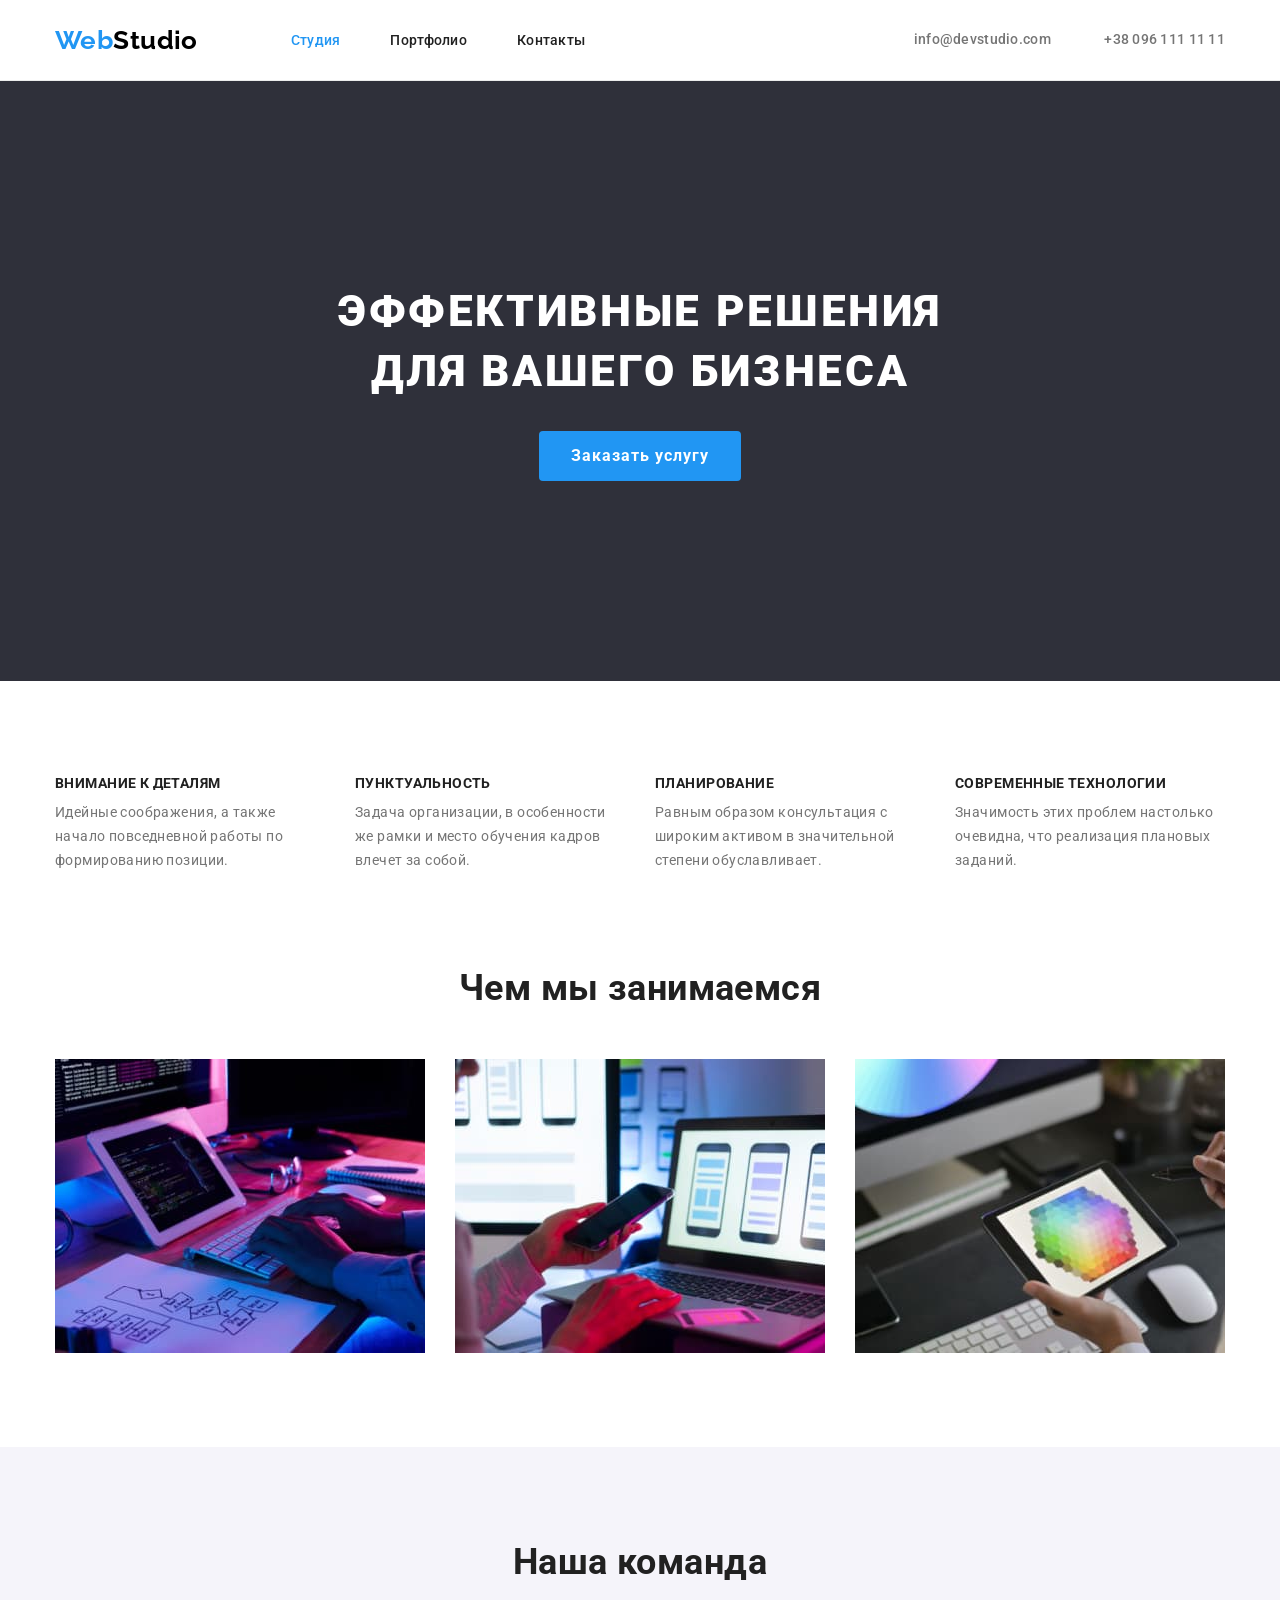
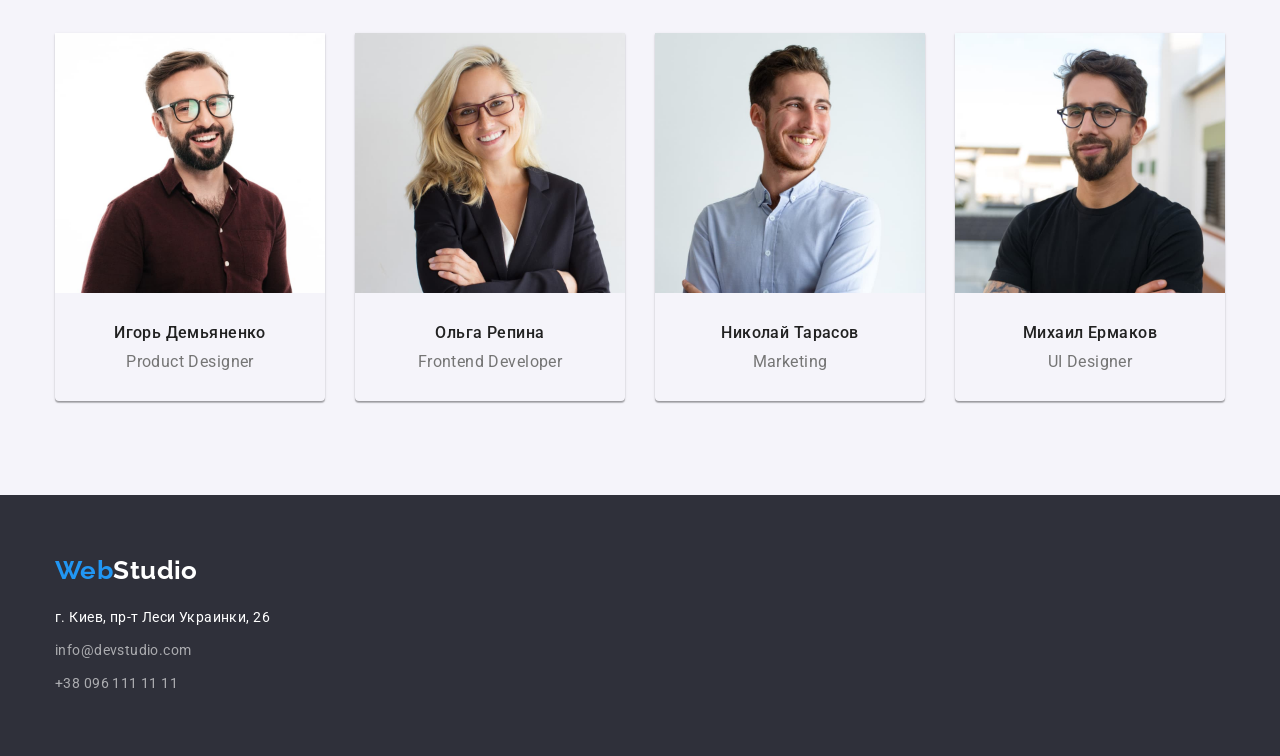
==== index.html @ cef124ff "Add files from HW3" ====
<!DOCTYPE html>
<html lang="ru">
  <head>
    <meta charset="UTF-8" />
    <meta http-equiv="X-UA-Compatible" content="IE=edge" />
    <meta name="viewport" content="width=device-width, initial-scale=1.0" />
    <title>WebStudio</title>
    <link rel="preconnect" href="https://fonts.googleapis.com" />
    <link rel="preconnect" href="https://fonts.gstatic.com" crossorigin />
    <link href="https://fonts.googleapis.com/css2?family=Roboto:wght@400;500;700;900&display=swap" rel="stylesheet" />
    <link
      rel="stylesheet"
      href="https://cdnjs.cloudflare.com/ajax/libs/modern-normalize/1.1.0/modern-normalize.min.css"
      integrity="sha512-wpPYUAdjBVSE4KJnH1VR1HeZfpl1ub8YT/NKx4PuQ5NmX2tKuGu6U/JRp5y+Y8XG2tV+wKQpNHVUX03MfMFn9Q=="
      crossorigin="anonymous"
      referrerpolicy="no-referrer"
    />
    <link rel="stylesheet" href="./css/styles.css" />
  </head>
  <body>
    <header class="header">
      <div class="container header-container">
        <nav class="nav">
          <a href="./index.html" class="logo"> <span class="logo-accent">Web</span>Studio </a>

          <ul class="list menu-list">
            <li class="menu-list-item"><a href="" class="link menu-list-link current">Студия</a></li>
            <li class="menu-list-item"><a href="./portfolio.html" class="link menu-list-link">Портфолио</a></li>
            <li class="menu-list-item"><a href="" class="link menu-list-link">Контакты</a></li>
          </ul>
        </nav>

        <div class="auth">
          <a href="mailto:info@devstudio.com" class="link auth-link">info@devstudio.com</a>
          <a href="tel:+380961111111" class="link auth-link">+38 096 111 11 11</a>
        </div>
      </div>
    </header>

    <main>
      <section class="hero">
        <div class="container">
          <div class="hero-content">
            <h1 class="hero-title">Эффективные решения для вашего бизнеса</h1>
            <button type="button" class="btn btn-hero">Заказать услугу</button>
          </div>
        </div>
      </section>

      <section class="section">
        <div class="container">
          <h2 class="section-title vusually-hidden">Наши преимущества</h2>

          <ul class="list advantages-list">
            <li class="advantages-list-item">
              <h3 class="advantages-list-title">Внимание к деталям</h3>
              <p>Идейные соображения, а также начало повседневной работы по формированию позиции.</p>
            </li>
            <li class="advantages-list-item">
              <h3 class="advantages-list-title">Пунктуальность</h3>
              <p>Задача организации, в особенности же рамки и место обучения кадров влечет за собой.</p>
            </li>
            <li class="advantages-list-item">
              <h3 class="advantages-list-title">Планирование</h3>
              <p>Равным образом консультация с широким активом в значительной степени обуславливает.</p>
            </li>
            <li class="advantages-list-item">
              <h3 class="advantages-list-title">Современные технологии</h3>
              <p>Значимость этих проблем настолько очевидна, что реализация плановых заданий.</p>
            </li>
          </ul>
        </div>
      </section>

      <section class="section no-top-padding">
        <div class="container">
          <h2 class="section-title">Чем мы занимаемся</h2>

          <ul class="list features-list">
            <li class="features-list-item">
              <img src="./img/about/img1.jpg" alt="Десктопные приложения" width="370" height="294" />
            </li>
            <li class="features-list-item">
              <img src="./img/about/img2.jpg" alt="Мобильные приложения" width="370" height="294" />
            </li>
            <li class="features-list-item">
              <img src="./img/about/img3.jpg" alt="Дизайнерские решения" width="370" height="294" />
            </li>
          </ul>
        </div>
      </section>

      <section class="section team-section">
        <div class="container">
          <h2 class="section-title">Наша команда</h2>

          <ul class="list team-list">
            <li class="team-list-item">
              <img src="./img/team/img1.jpg" alt="Игорь Демьяненко" width="270" height="260" />
              <div class="team-list-info">
                <h3 class="team-list-title">Игорь Демьяненко</h3>
                <p lang="en" class="team-list-position">Product Designer</p>
              </div>
            </li>
            <li class="team-list-item">
              <img src="./img/team/img2.jpg" alt="Ольга Репина" width="270" height="260" />
              <div class="team-list-info">
                <h3 class="team-list-title">Ольга Репина</h3>
                <p lang="en" class="team-list-position">Frontend Developer</p>
              </div>
            </li>
            <li class="team-list-item">
              <img src="./img/team/img3.jpg" alt="Николай Тарасов" width="270" height="260" />
              <div class="team-list-info">
                <h3 class="team-list-title">Николай Тарасов</h3>
                <p lang="en" class="team-list-position">Marketing</p>
              </div>
            </li>
            <li class="team-list-item">
              <img src="./img/team/img4.jpg" alt="Михаил Ермаков" width="270" height="260" />
              <div class="team-list-info">
                <h3 class="team-list-title">Михаил Ермаков</h3>
                <p lang="en" class="team-list-position">UI Designer</p>
              </div>
            </li>
          </ul>
        </div>
      </section>
    </main>

    <footer class="footer">
      <div class="container">
        <a href="./index.html" class="logo"> <span class="logo-accent">Web</span>Studio </a>

        <address class="address">
          <ul class="list address-list">
            <li class="address-list-item">
              <a
                href="https://goo.gl/maps/CX2gi69ugpHJVUcX7"
                target="_blank"
                rel="noopener noreferrer"
                class="link address-list-link address-link"
                >г. Киев, пр-т Леси Украинки, 26</a
              >
            </li>
            <li class="address-list-item">
              <a href="mailto:info@devstudio.com" class="link address-list-link">info@devstudio.com</a>
            </li>
            <li class="address-list-item">
              <a href="tel:+380961111111" class="link address-list-link">+38 096 111 11 11</a>
            </li>
          </ul>
        </address>
      </div>
    </footer>
  </body>
</html>
---- css/styles.css ----
/* raleway-700 - latin */
@font-face {
  font-family: 'Raleway';
  font-style: normal;
  font-weight: 700;
  src: url('../fonts/raleway-v22-latin-700.eot'); /* IE9 Compat Modes */
  src: local(''), url('../fonts/raleway-v22-latin-700.eot?#iefix') format('embedded-opentype'),
    /* IE6-IE8 */ url('../fonts/raleway-v22-latin-700.woff2') format('woff2'),
    /* Super Modern Browsers */ url('../fonts/raleway-v22-latin-700.woff') format('woff'),
    /* Modern Browsers */ url('../fonts/raleway-v22-latin-700.ttf') format('truetype'),
    /* Safari, Android, iOS */ url('../fonts/raleway-v22-latin-700.svg#Raleway') format('svg'); /* Legacy iOS */
}

:root {
  --accent-color: #2196f3;
  --dark-color: #212121;
  --white-color: #ffffff;
  --text-color: #757575;
  --logo-color: #000000;
  --pale-color: rgba(255, 255, 255, 0.6);
  --pale-bg-color: #f5f4fa;
}

body {
  font-family: 'Roboto', sans-serif;
  font-size: 14px;
  line-height: 1.714;
  letter-spacing: 0.03em;
  color: var(--text-color);
}

h1,
h2,
h3,
h4,
h5,
h6,
p {
  margin: 0;
}

img {
  display: block;
  max-width: 100%;
  height: auto;
}

.container {
  width: 1200px;
  margin: 0 auto;
  padding-left: 15px;
  padding-right: 15px;
}

/* utils classes */

.list {
  list-style: none;
  margin: 0;
  padding: 0;
}

.link {
  text-decoration: none;
}

.btn {
  font-size: 16px;
  border: none;
  border-radius: 4px;
  cursor: pointer;
}

.vusually-hidden {
  position: absolute;
  width: 1px;
  height: 1px;
  margin: -1px;
  padding: 0;
  border: 0;

  white-space: nowrap;
  clip-path: inset(100%);
  clip: rect(0 0 0 0);
  overflow: hidden;
}

/* section */
.section {
  padding-top: 94px;
  padding-bottom: 94px;
}

.section.no-top-padding {
  padding-top: 0;
}

.section-title {
  margin-bottom: 50px;
  font-size: 36px;
  line-height: 1.167;
  text-align: center;
  color: var(--dark-color);
}

/* header */
.header {
  border-bottom: 1px solid #ececec;
}

.header-container {
  display: flex;
  align-items: center;
}

.nav {
  display: flex;
  align-items: center;
}

.logo {
  margin-right: 68px;
  font-family: 'Raleway', sans-serif;
  font-weight: 700;
  font-size: 26px;
  line-height: 1.192;
  color: var(--logo-color);
  text-decoration: none;
}

.logo-accent {
  color: var(--accent-color);
}

.menu-list {
  display: flex;
}

.menu-list-link {
  display: block;
  padding: 32px 25px;
  font-weight: 500;
  line-height: 1.143;
  letter-spacing: 0.02em;
  color: var(--dark-color);
}

.menu-list-link:hover,
.menu-list-link:focus {
  color: var(--accent-color);
}

.menu-list-link.current {
  color: var(--accent-color);
}

.auth {
  margin-left: auto;
}

.auth-link {
  font-weight: 500;
  line-height: 1.143;
  letter-spacing: 0.02em;
  color: var(--text-color);
}

.auth-link:not(:last-child) {
  margin-right: 50px;
}

.auth-link:hover,
.auth-link:focus {
  color: var(--accent-color);
}

/* hero */
.hero {
  padding-top: 200px;
  padding-bottom: 200px;
  background: #2f303a;
  /* temporary */
}

.hero-content {
  width: 696px;
  margin: 0 auto;
  text-align: center;
}

.hero-title {
  margin-bottom: 30px;
  font-weight: 900;
  font-size: 44px;
  line-height: 1.364;
  letter-spacing: 0.06em;
  text-transform: uppercase;
  color: var(--white-color);
}

.btn-hero {
  padding: 10px 32px;
  font-family: 'Roboto', sans-serif;
  font-weight: 700;
  line-height: 1.875;
  letter-spacing: 0.06em;
  color: var(--white-color);
  background-color: var(--accent-color);
}

.btn-hero:hover,
.btn-hero:focus {
  color: var(--accent-color);
  background-color: var(--white-color);
}

/* advantages */
.advantages-list {
  display: flex;
  margin-left: -30px;
  margin-top: -30px;
}

.advantages-list-item {
  flex-basis: calc(100% / 4 - 30px);
  margin-left: 30px;
  margin-top: 30px;
}

.advantages-list-title {
  margin-bottom: 10px;
  font-size: 14px;
  line-height: 1.143;
  text-transform: uppercase;
  color: var(--dark-color);
}

/* features */
.features-list {
  display: flex;
  margin-left: -30px;
  margin-top: -30px;
}

.features-list-item {
  flex-basis: calc(100% / 3 - 30px);
  margin-left: 30px;
  margin-top: 30px;
}

/* team */
.team-section {
  background-color: var(--pale-bg-color);
}
.team-list {
  display: flex;
  margin-left: -30px;
  margin-top: -30px;
}

.team-list-item {
  flex-basis: calc(100% / 4 - 30px);
  margin-left: 30px;
  margin-top: 30px;
  box-shadow: 0px 1px 3px rgba(0, 0, 0, 0.12), 0px 1px 1px rgba(0, 0, 0, 0.14), 0px 2px 1px rgba(0, 0, 0, 0.2);
  border-radius: 0px 0px 4px 4px;
}

.team-list-info {
  padding: 30px 59px;
  text-align: center;
}

.team-list-title {
  margin-bottom: 10px;
  font-weight: 500;
  font-size: 16px;
  line-height: 1.188;
  color: var(--dark-color);
}

.team-list-position {
  font-size: 16px;
  line-height: 1.188;
}

/* filter */
.filter-list {
  display: flex;
  justify-content: center;
  margin-bottom: 50px;
}

.filter-list-item:not(:last-child) {
  margin-right: 8px;
}

.btn-filter {
  padding: 6px 22px;
  font-weight: 500;
  line-height: 1.625;
  color: var(--dark-color);
  background-color: var(--pale-bg-color);
}

.btn-filter:hover,
.btn-filter:focus {
  color: var(--white-color);
  background-color: var(--accent-color);
}

/* portfolio */
.portfolio-list {
  display: flex;
  flex-wrap: wrap;
  margin-left: -30px;
  margin-top: -30px;
}

.portfolio-list-item {
  flex-basis: calc(100% / 3 - 30px);
  margin-left: 30px;
  margin-top: 30px;
}

.portfolio-list-info {
  padding: 20px 24px;
  border: 1px solid #eeeeee;
  border-top: none;
}

.portfolio-list-title {
  margin-bottom: 4px;
  font-size: 18px;
  line-height: 2;
  letter-spacing: 0.06em;
  color: var(--dark-color);
}

.portfolio-list-description {
  font-size: 16px;
  line-height: 1.875;
  color: var(--text-color);
}

/* footer */
.footer {
  padding-top: 60px;
  padding-bottom: 60px;
  background-color: #2f303a;
}

.footer .logo {
  display: block;
  margin-bottom: 20px;
  color: var(--white-color);
}

.address {
  font-style: normal;
}

.address-list-item:not(:last-child) {
  margin-bottom: 9px;
}

.address-list-link {
  color: var(--pale-color);
}

.address-list-link:hover,
.address-list-link:focus {
  color: var(--accent-color);
}

.address-link {
  color: var(--white-color);
}
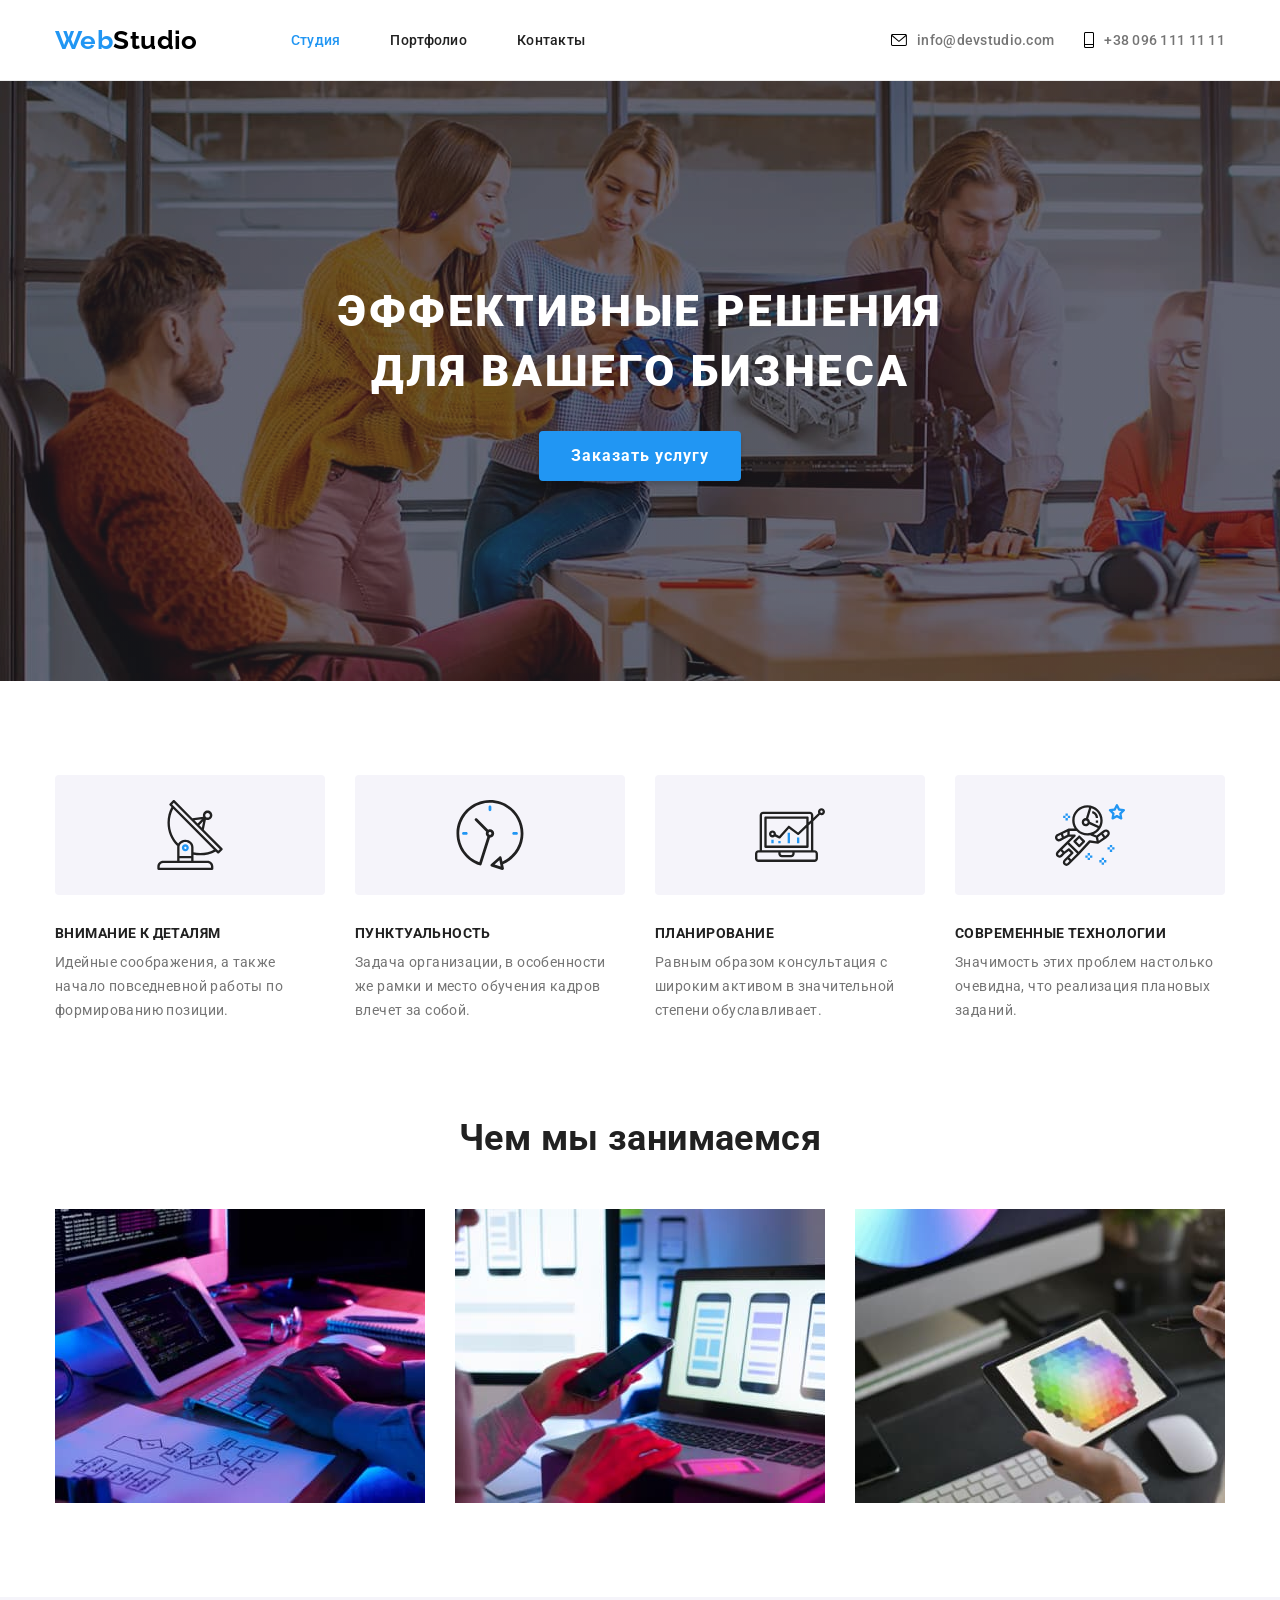
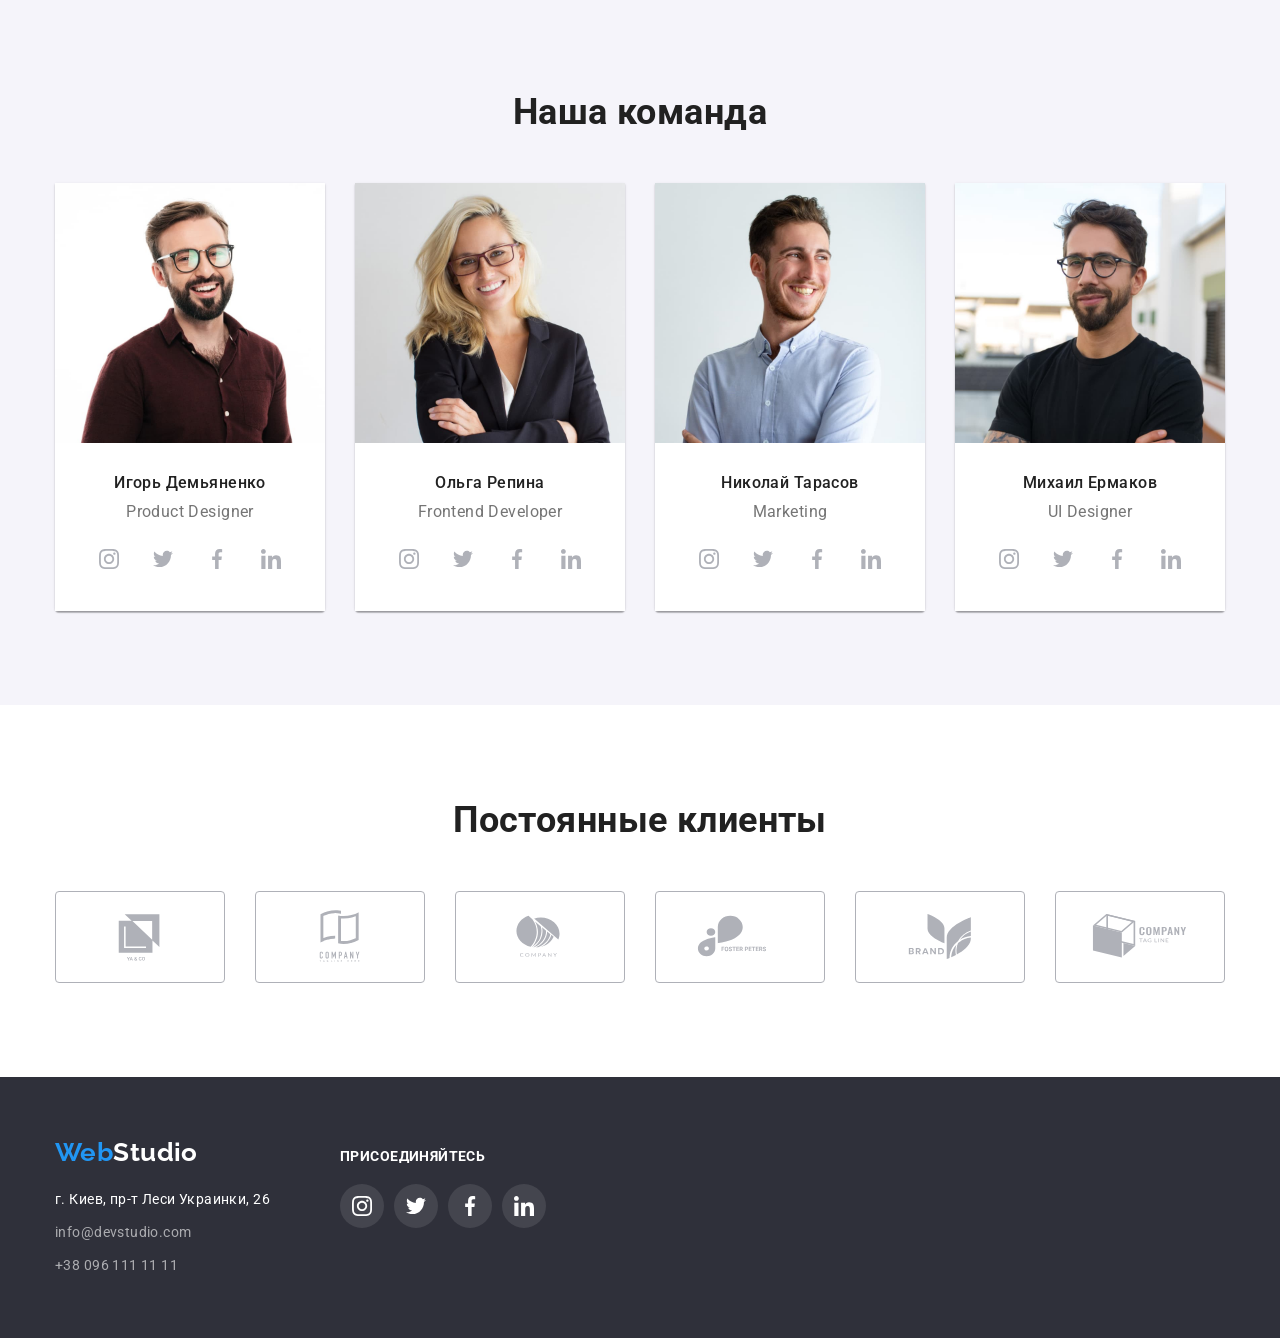
==== commit 19d4d235: "Add background and svg icons into project" ====
--- a/index.html
+++ b/index.html
@@ -31,8 +31,18 @@
         </nav>
 
         <div class="auth">
-          <a href="mailto:info@devstudio.com" class="link auth-link">info@devstudio.com</a>
-          <a href="tel:+380961111111" class="link auth-link">+38 096 111 11 11</a>
+          <a href="mailto:info@devstudio.com" class="link auth-link">
+            <svg class="auth-icon" width="16" height="12">
+              <use href="./img/sprite.svg#icon-envelope"></use>
+            </svg>
+            info@devstudio.com
+          </a>
+          <a href="tel:+380961111111" class="link auth-link">
+            <svg class="auth-icon" width="10" height="18">
+              <use href="./img/sprite.svg#icon-tel"></use>
+            </svg>
+            +38 096 111 11 11</a
+          >
         </div>
       </div>
     </header>
@@ -53,18 +63,38 @@
 
           <ul class="list advantages-list">
             <li class="advantages-list-item">
+              <div class="advantages-list-image">
+                <svg class="advantages-list-icon">
+                  <use href="./img/sprite.svg#icon-antenna"></use>
+                </svg>
+              </div>
               <h3 class="advantages-list-title">Внимание к деталям</h3>
               <p>Идейные соображения, а также начало повседневной работы по формированию позиции.</p>
             </li>
             <li class="advantages-list-item">
+              <div class="advantages-list-image">
+                <svg class="advantages-list-icon">
+                  <use href="./img/sprite.svg#icon-clock"></use>
+                </svg>
+              </div>
               <h3 class="advantages-list-title">Пунктуальность</h3>
               <p>Задача организации, в особенности же рамки и место обучения кадров влечет за собой.</p>
             </li>
             <li class="advantages-list-item">
+              <div class="advantages-list-image">
+                <svg class="advantages-list-icon">
+                  <use href="./img/sprite.svg#icon-diagram"></use>
+                </svg>
+              </div>
               <h3 class="advantages-list-title">Планирование</h3>
               <p>Равным образом консультация с широким активом в значительной степени обуславливает.</p>
             </li>
             <li class="advantages-list-item">
+              <div class="advantages-list-image">
+                <svg class="advantages-list-icon">
+                  <use href="./img/sprite.svg#icon-astronaut"></use>
+                </svg>
+              </div>
               <h3 class="advantages-list-title">Современные технологии</h3>
               <p>Значимость этих проблем настолько очевидна, что реализация плановых заданий.</p>
             </li>
@@ -100,6 +130,37 @@
               <div class="team-list-info">
                 <h3 class="team-list-title">Игорь Демьяненко</h3>
                 <p lang="en" class="team-list-position">Product Designer</p>
+
+                <ul class="list social-list">
+                  <li class="social-list-item">
+                    <a href="" class="social-list-link">
+                      <svg class="social-list-icon">
+                        <use href="./img/sprite.svg#icon-instagram"></use>
+                      </svg>
+                    </a>
+                  </li>
+                  <li class="social-list-item">
+                    <a href="" class="social-list-link">
+                      <svg class="social-list-icon">
+                        <use href="./img/sprite.svg#icon-twitter"></use>
+                      </svg>
+                    </a>
+                  </li>
+                  <li class="social-list-item">
+                    <a href="" class="social-list-link">
+                      <svg class="social-list-icon">
+                        <use href="./img/sprite.svg#icon-facebook"></use>
+                      </svg>
+                    </a>
+                  </li>
+                  <li class="social-list-item">
+                    <a href="" class="social-list-link">
+                      <svg class="social-list-icon">
+                        <use href="./img/sprite.svg#icon-linkedin"></use>
+                      </svg>
+                    </a>
+                  </li>
+                </ul>
               </div>
             </li>
             <li class="team-list-item">
@@ -107,6 +168,37 @@
               <div class="team-list-info">
                 <h3 class="team-list-title">Ольга Репина</h3>
                 <p lang="en" class="team-list-position">Frontend Developer</p>
+
+                <ul class="list social-list">
+                  <li class="social-list-item">
+                    <a href="" class="social-list-link">
+                      <svg class="social-list-icon">
+                        <use href="./img/sprite.svg#icon-instagram"></use>
+                      </svg>
+                    </a>
+                  </li>
+                  <li class="social-list-item">
+                    <a href="" class="social-list-link">
+                      <svg class="social-list-icon">
+                        <use href="./img/sprite.svg#icon-twitter"></use>
+                      </svg>
+                    </a>
+                  </li>
+                  <li class="social-list-item">
+                    <a href="" class="social-list-link">
+                      <svg class="social-list-icon">
+                        <use href="./img/sprite.svg#icon-facebook"></use>
+                      </svg>
+                    </a>
+                  </li>
+                  <li class="social-list-item">
+                    <a href="" class="social-list-link">
+                      <svg class="social-list-icon">
+                        <use href="./img/sprite.svg#icon-linkedin"></use>
+                      </svg>
+                    </a>
+                  </li>
+                </ul>
               </div>
             </li>
             <li class="team-list-item">
@@ -114,6 +206,37 @@
               <div class="team-list-info">
                 <h3 class="team-list-title">Николай Тарасов</h3>
                 <p lang="en" class="team-list-position">Marketing</p>
+
+                <ul class="list social-list">
+                  <li class="social-list-item">
+                    <a href="" class="social-list-link">
+                      <svg class="social-list-icon">
+                        <use href="./img/sprite.svg#icon-instagram"></use>
+                      </svg>
+                    </a>
+                  </li>
+                  <li class="social-list-item">
+                    <a href="" class="social-list-link">
+                      <svg class="social-list-icon">
+                        <use href="./img/sprite.svg#icon-twitter"></use>
+                      </svg>
+                    </a>
+                  </li>
+                  <li class="social-list-item">
+                    <a href="" class="social-list-link">
+                      <svg class="social-list-icon">
+                        <use href="./img/sprite.svg#icon-facebook"></use>
+                      </svg>
+                    </a>
+                  </li>
+                  <li class="social-list-item">
+                    <a href="" class="social-list-link">
+                      <svg class="social-list-icon">
+                        <use href="./img/sprite.svg#icon-linkedin"></use>
+                      </svg>
+                    </a>
+                  </li>
+                </ul>
               </div>
             </li>
             <li class="team-list-item">
@@ -121,7 +244,89 @@
               <div class="team-list-info">
                 <h3 class="team-list-title">Михаил Ермаков</h3>
                 <p lang="en" class="team-list-position">UI Designer</p>
-              </div>
+
+                <ul class="list social-list">
+                  <li class="social-list-item">
+                    <a href="" class="social-list-link">
+                      <svg class="social-list-icon">
+                        <use href="./img/sprite.svg#icon-instagram"></use>
+                      </svg>
+                    </a>
+                  </li>
+                  <li class="social-list-item">
+                    <a href="" class="social-list-link">
+                      <svg class="social-list-icon">
+                        <use href="./img/sprite.svg#icon-twitter"></use>
+                      </svg>
+                    </a>
+                  </li>
+                  <li class="social-list-item">
+                    <a href="" class="social-list-link">
+                      <svg class="social-list-icon">
+                        <use href="./img/sprite.svg#icon-facebook"></use>
+                      </svg>
+                    </a>
+                  </li>
+                  <li class="social-list-item">
+                    <a href="" class="social-list-link">
+                      <svg class="social-list-icon">
+                        <use href="./img/sprite.svg#icon-linkedin"></use>
+                      </svg>
+                    </a>
+                  </li>
+                </ul>
+              </div>
+            </li>
+          </ul>
+        </div>
+      </section>
+
+      <section class="section">
+        <div class="container">
+          <h2 class="section-title">Постоянные клиенты</h2>
+
+          <ul class="list clients-list">
+            <li class="clients-list-item">
+              <a href="" class="clients-list-link">
+                <svg class="clients-list-icon">
+                  <use href="./img/sprite.svg#icon-client1"></use>
+                </svg>
+              </a>
+            </li>
+            <li class="clients-list-item">
+              <a href="" class="clients-list-link">
+                <svg class="clients-list-icon">
+                  <use href="./img/sprite.svg#icon-client2"></use>
+                </svg>
+              </a>
+            </li>
+            <li class="clients-list-item">
+              <a href="" class="clients-list-link">
+                <svg class="clients-list-icon">
+                  <use href="./img/sprite.svg#icon-client3"></use>
+                </svg>
+              </a>
+            </li>
+            <li class="clients-list-item">
+              <a href="" class="clients-list-link">
+                <svg class="clients-list-icon">
+                  <use href="./img/sprite.svg#icon-client4"></use>
+                </svg>
+              </a>
+            </li>
+            <li class="clients-list-item">
+              <a href="" class="clients-list-link">
+                <svg class="clients-list-icon">
+                  <use href="./img/sprite.svg#icon-client5"></use>
+                </svg>
+              </a>
+            </li>
+            <li class="clients-list-item">
+              <a href="" class="clients-list-link">
+                <svg class="clients-list-icon">
+                  <use href="./img/sprite.svg#icon-client6"></use>
+                </svg>
+              </a>
             </li>
           </ul>
         </div>
@@ -130,27 +335,64 @@
 
     <footer class="footer">
       <div class="container">
-        <a href="./index.html" class="logo"> <span class="logo-accent">Web</span>Studio </a>
-
-        <address class="address">
-          <ul class="list address-list">
-            <li class="address-list-item">
-              <a
-                href="https://goo.gl/maps/CX2gi69ugpHJVUcX7"
-                target="_blank"
-                rel="noopener noreferrer"
-                class="link address-list-link address-link"
-                >г. Киев, пр-т Леси Украинки, 26</a
-              >
-            </li>
-            <li class="address-list-item">
-              <a href="mailto:info@devstudio.com" class="link address-list-link">info@devstudio.com</a>
-            </li>
-            <li class="address-list-item">
-              <a href="tel:+380961111111" class="link address-list-link">+38 096 111 11 11</a>
-            </li>
-          </ul>
-        </address>
+        <div class="footer-info">
+          <a href="./index.html" class="logo"> <span class="logo-accent">Web</span>Studio </a>
+
+          <address class="address">
+            <ul class="list address-list">
+              <li class="address-list-item">
+                <a
+                  href="https://goo.gl/maps/CX2gi69ugpHJVUcX7"
+                  target="_blank"
+                  rel="noopener noreferrer"
+                  class="link address-list-link address-link"
+                  >г. Киев, пр-т Леси Украинки, 26</a
+                >
+              </li>
+              <li class="address-list-item">
+                <a href="mailto:info@devstudio.com" class="link address-list-link">info@devstudio.com</a>
+              </li>
+              <li class="address-list-item">
+                <a href="tel:+380961111111" class="link address-list-link">+38 096 111 11 11</a>
+              </li>
+            </ul>
+          </address>
+        </div>
+
+        <div class="footer-appeal">
+          <p class="appeal-text">присоединяйтесь</p>
+
+          <ul class="list social-list">
+            <li class="social-list-item">
+              <a href="" class="social-list-link">
+                <svg class="social-list-icon">
+                  <use href="./img/sprite.svg#icon-instagram"></use>
+                </svg>
+              </a>
+            </li>
+            <li class="social-list-item">
+              <a href="" class="social-list-link">
+                <svg class="social-list-icon">
+                  <use href="./img/sprite.svg#icon-twitter"></use>
+                </svg>
+              </a>
+            </li>
+            <li class="social-list-item">
+              <a href="" class="social-list-link">
+                <svg class="social-list-icon">
+                  <use href="./img/sprite.svg#icon-facebook"></use>
+                </svg>
+              </a>
+            </li>
+            <li class="social-list-item">
+              <a href="" class="social-list-link">
+                <svg class="social-list-icon">
+                  <use href="./img/sprite.svg#icon-linkedin"></use>
+                </svg>
+              </a>
+            </li>
+          </ul>
+        </div>
       </div>
     </footer>
   </body>
--- a/css/styles.css
+++ b/css/styles.css
@@ -19,6 +19,7 @@
   --logo-color: #000000;
   --pale-color: rgba(255, 255, 255, 0.6);
   --pale-bg-color: #f5f4fa;
+  --icon-color: #afb1b8;
 }
 
 body {
@@ -52,6 +53,34 @@
   padding-right: 15px;
 }
 
+.social-list {
+  display: flex;
+  justify-content: space-between;
+}
+
+.social-list-link {
+  display: flex;
+  justify-content: center;
+  align-items: center;
+  width: 44px;
+  height: 44px;
+  border-radius: 50%;
+}
+
+.social-list-icon {
+  width: 20px;
+  height: 20px;
+}
+
+.social-list-link:hover,
+.social-list-link:focus {
+  background-color: var(--accent-color);
+}
+
+.social-list-link:hover .social-list-icon {
+  fill: var(--white-color);
+}
+
 /* utils classes */
 
 .list {
@@ -155,10 +184,13 @@
 }
 
 .auth {
+  display: flex;
   margin-left: auto;
 }
 
 .auth-link {
+  display: flex;
+  align-items: center;
   font-weight: 500;
   line-height: 1.143;
   letter-spacing: 0.02em;
@@ -166,7 +198,7 @@
 }
 
 .auth-link:not(:last-child) {
-  margin-right: 50px;
+  margin-right: 30px;
 }
 
 .auth-link:hover,
@@ -174,12 +206,23 @@
   color: var(--accent-color);
 }
 
+.auth-link:hover .auth-icon,
+.auth-link:focus .auth-icon {
+  fill: var(--accent-color);
+}
+
+.auth-icon {
+  margin-right: 10px;
+}
+
 /* hero */
 .hero {
+  max-width: 1600px;
+  margin: 0 auto;
   padding-top: 200px;
   padding-bottom: 200px;
-  background: #2f303a;
-  /* temporary */
+  background-color: #2f303a;
+  background-image: linear-gradient(rgba(47, 48, 58, 0.4), rgba(47, 48, 58, 0.4)), url(../img/bg-hero.jpg);
 }
 
 .hero-content {
@@ -206,6 +249,7 @@
   letter-spacing: 0.06em;
   color: var(--white-color);
   background-color: var(--accent-color);
+  box-shadow: 0px 4px 4px rgba(0, 0, 0, 0.15);
 }
 
 .btn-hero:hover,
@@ -225,6 +269,22 @@
   flex-basis: calc(100% / 4 - 30px);
   margin-left: 30px;
   margin-top: 30px;
+}
+
+.advantages-list-image {
+  display: flex;
+  justify-content: center;
+  align-items: center;
+  margin-bottom: 30px;
+  width: 270px;
+  height: 120px;
+  background-color: var(--pale-bg-color);
+  border-radius: 4px;
+}
+
+.advantages-list-icon {
+  width: 70px;
+  height: 70px;
 }
 
 .advantages-list-title {
@@ -252,6 +312,7 @@
 .team-section {
   background-color: var(--pale-bg-color);
 }
+
 .team-list {
   display: flex;
   margin-left: -30px;
@@ -267,11 +328,12 @@
 }
 
 .team-list-info {
-  padding: 30px 59px;
+  padding: 30px 32px;
   text-align: center;
-}
-
-.team-list-title {
+  background-color: var(--white-color);
+}
+
+.team-list .team-list-title {
   margin-bottom: 10px;
   font-weight: 500;
   font-size: 16px;
@@ -280,8 +342,46 @@
 }
 
 .team-list-position {
+  margin-bottom: 16px;
   font-size: 16px;
   line-height: 1.188;
+}
+
+.team-list .social-list-icon {
+  fill: var(--icon-color);
+}
+
+/* clients */
+
+.clients-list {
+  display: flex;
+  justify-content: space-between;
+}
+
+.clients-list-link {
+  display: flex;
+  justify-content: center;
+  align-items: center;
+  width: 170px;
+  height: 92px;
+  border: 1px solid var(--icon-color);
+  border-radius: 4px;
+}
+
+.clients-list-link:hover,
+.clients-list-link:focus {
+  border-color: var(--accent-color);
+}
+
+.clients-list-icon {
+  width: 106px;
+  height: 60px;
+  fill: var(--icon-color);
+}
+
+.clients-list-link:hover .clients-list-icon,
+.clients-list-link:focus .clients-list-icon {
+  fill: var(--accent-color);
 }
 
 /* filter */
@@ -307,6 +407,7 @@
 .btn-filter:focus {
   color: var(--white-color);
   background-color: var(--accent-color);
+  box-shadow: 0px 3px 1px rgba(0, 0, 0, 0.1), 0px 1px 2px rgba(0, 0, 0, 0.08), 0px 2px 2px rgba(0, 0, 0, 0.12);
 }
 
 /* portfolio */
@@ -321,6 +422,10 @@
   flex-basis: calc(100% / 3 - 30px);
   margin-left: 30px;
   margin-top: 30px;
+}
+
+.portfolio-list-item:hover {
+  box-shadow: 0px 1px 1px rgba(0, 0, 0, 0.12), 0px 4px 4px rgba(0, 0, 0, 0.06), 1px 4px 6px rgba(0, 0, 0, 0.16);
 }
 
 .portfolio-list-info {
@@ -350,6 +455,15 @@
   background-color: #2f303a;
 }
 
+.footer .container {
+  display: flex;
+  align-items: baseline;
+}
+
+.footer-info {
+  margin-right: 70px;
+}
+
 .footer .logo {
   display: block;
   margin-bottom: 20px;
@@ -376,3 +490,28 @@
 .address-link {
   color: var(--white-color);
 }
+
+.appeal-text {
+  margin-bottom: 20px;
+  font-weight: 700;
+  line-height: 1.143;
+  text-transform: uppercase;
+  color: var(--white-color);
+}
+
+.footer .social-list-item:not(:last-child) {
+  margin-right: 10px;
+}
+
+.footer .social-list-link {
+  background-color: rgba(255, 255, 255, 0.1);
+}
+
+.footer .social-list-link:hover,
+.footer .social-list-link:focus {
+  background-color: var(--accent-color);
+}
+
+.footer .social-list-icon {
+  fill: var(--white-color);
+}
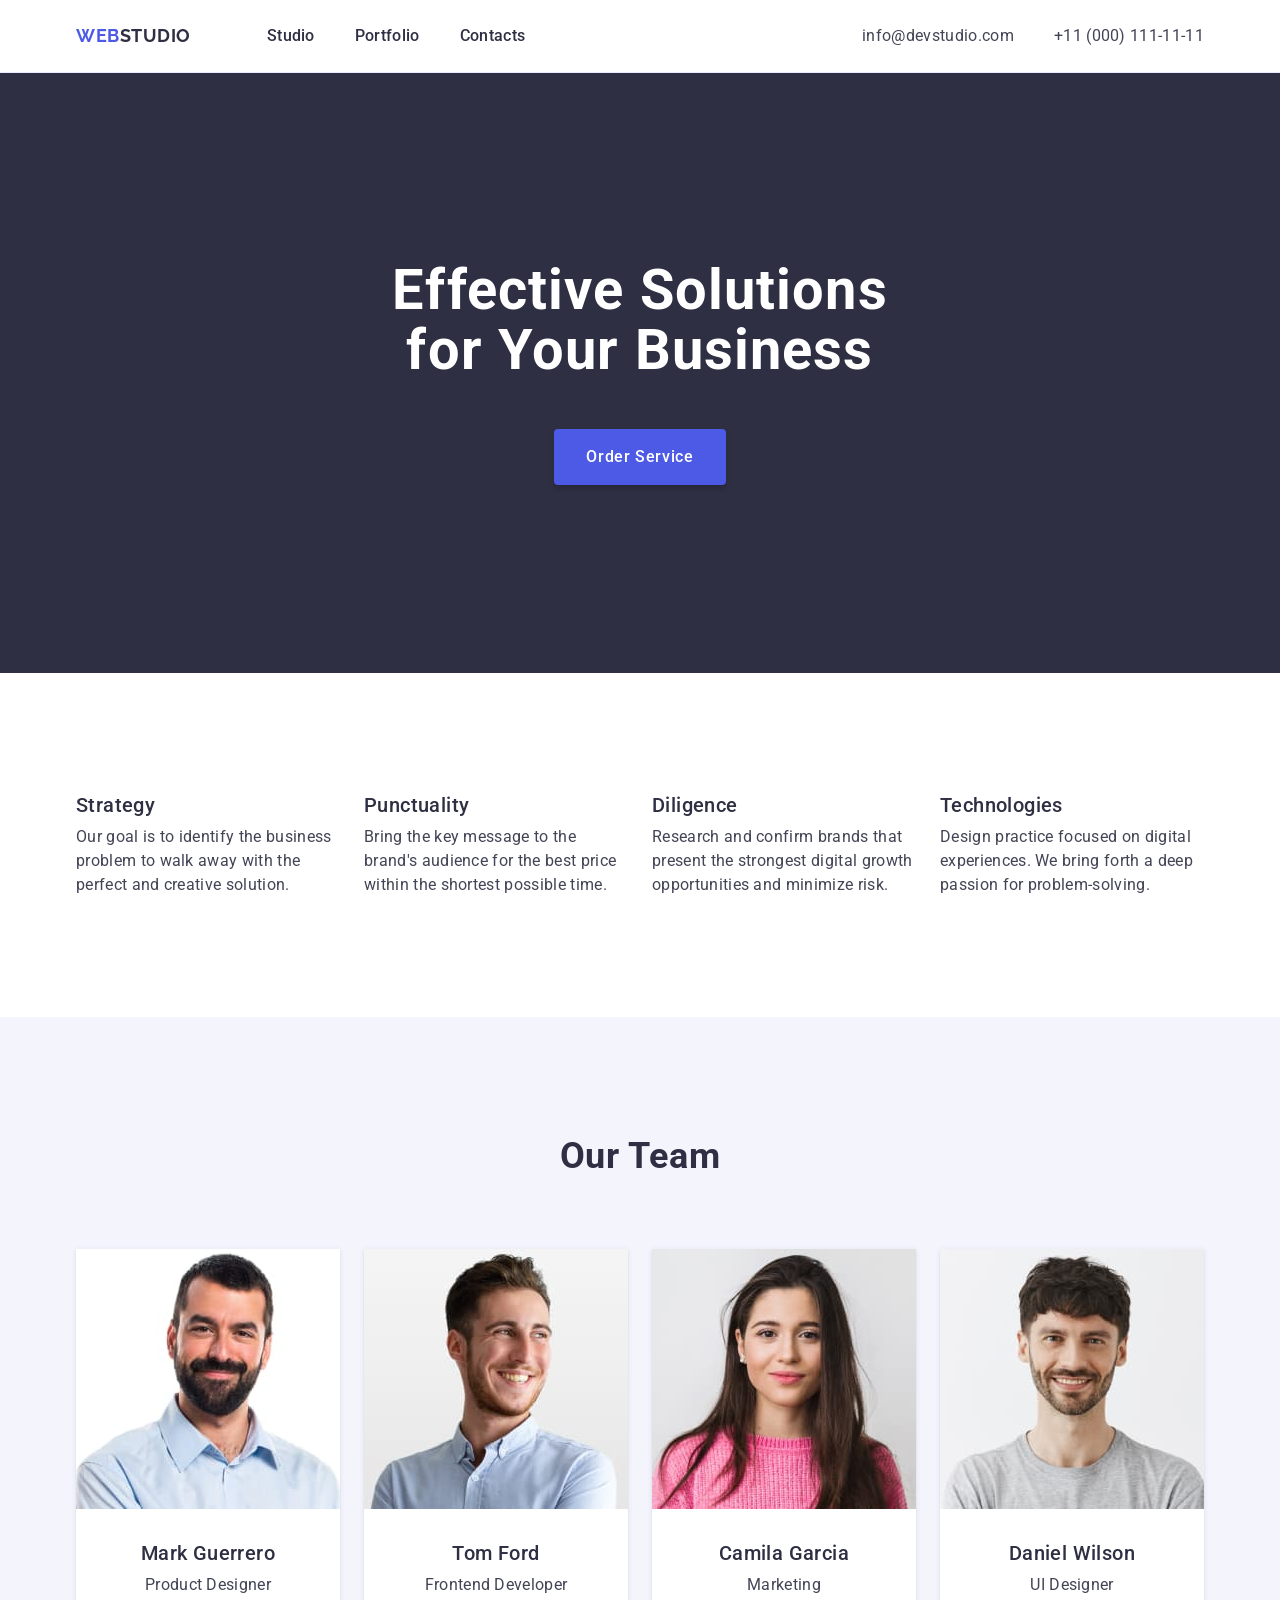
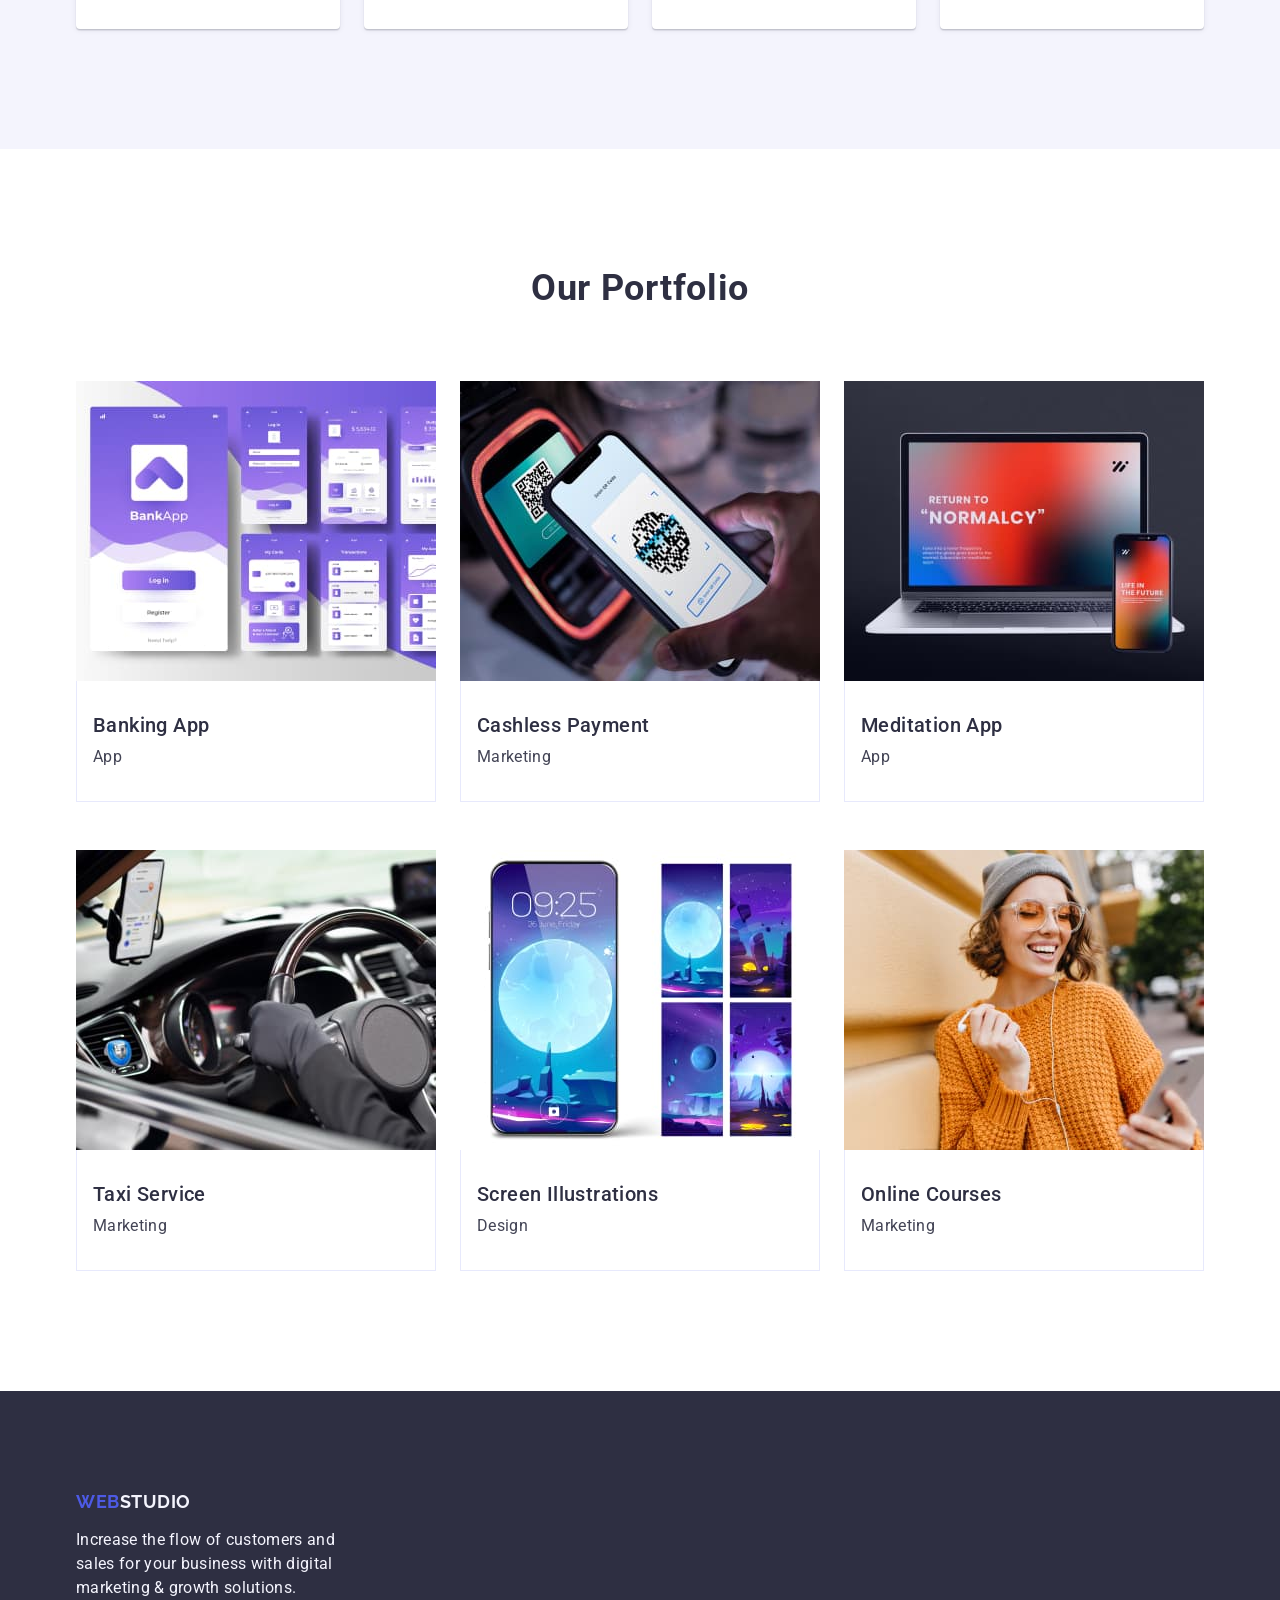
==== commit 0e446f3f: "Initial commit" ====
--- a/index.html
+++ b/index.html
@@ -1,17 +1,19 @@
 <!DOCTYPE html>
-<html lang="ru">
+<html lang="en">
   <head>
     <meta charset="UTF-8" />
-    <meta http-equiv="X-UA-Compatible" content="IE=edge" />
     <meta name="viewport" content="width=device-width, initial-scale=1.0" />
     <title>WebStudio</title>
     <link rel="preconnect" href="https://fonts.googleapis.com" />
     <link rel="preconnect" href="https://fonts.gstatic.com" crossorigin />
-    <link href="https://fonts.googleapis.com/css2?family=Roboto:wght@400;500;700;900&display=swap" rel="stylesheet" />
+    <link
+      href="https://fonts.googleapis.com/css2?family=Raleway:wght@700&family=Roboto:wght@100..900&display=swap"
+      rel="stylesheet"
+    />
     <link
       rel="stylesheet"
-      href="https://cdnjs.cloudflare.com/ajax/libs/modern-normalize/1.1.0/modern-normalize.min.css"
-      integrity="sha512-wpPYUAdjBVSE4KJnH1VR1HeZfpl1ub8YT/NKx4PuQ5NmX2tKuGu6U/JRp5y+Y8XG2tV+wKQpNHVUX03MfMFn9Q=="
+      href="https://cdnjs.cloudflare.com/ajax/libs/modern-normalize/3.0.1/modern-normalize.min.css"
+      integrity="sha512-q6WgHqiHlKyOqslT/lgBgodhd03Wp4BEqKeW6nNtlOY4quzyG3VoQKFrieaCeSnuVseNKRGpGeDU3qPmabCANg=="
       crossorigin="anonymous"
       referrerpolicy="no-referrer"
     />
@@ -19,262 +21,106 @@
   </head>
   <body>
     <header class="header">
-      <div class="container header-container">
+      <div class="container">
         <nav class="nav">
-          <a href="./index.html" class="logo"> <span class="logo-accent">Web</span>Studio </a>
+          <a class="link logo" href="./index.html">Web<span class="logo-accent">Studio</span></a>
 
           <ul class="list menu-list">
-            <li class="menu-list-item"><a href="" class="link menu-list-link current">Студия</a></li>
-            <li class="menu-list-item"><a href="./portfolio.html" class="link menu-list-link">Портфолио</a></li>
-            <li class="menu-list-item"><a href="" class="link menu-list-link">Контакты</a></li>
+            <li class="menu-list-item"><a class="link menu-list-link" href="./index.html">Studio</a></li>
+            <li class="menu-list-item"><a class="link menu-list-link" href="">Portfolio</a></li>
+            <li class="menu-list-item"><a class="link menu-list-link" href="">Contacts</a></li>
           </ul>
         </nav>
 
-        <div class="auth">
-          <a href="mailto:info@devstudio.com" class="link auth-link">
-            <svg class="auth-icon" width="16" height="12">
-              <use href="./img/sprite.svg#icon-envelope"></use>
-            </svg>
-            info@devstudio.com
-          </a>
-          <a href="tel:+380961111111" class="link auth-link">
-            <svg class="auth-icon" width="10" height="18">
-              <use href="./img/sprite.svg#icon-tel"></use>
-            </svg>
-            +38 096 111 11 11</a
-          >
-        </div>
+        <address class="address">
+          <ul class="list address-list">
+            <li class="address-list-item">
+              <a class="link address-list-link" href="mailto:info@devstudio.com">info@devstudio.com</a>
+            </li>
+            <li class="address-list-item">
+              <a class="link address-list-link" href="tel:+110001111111">+11 (000) 111-11-11</a>
+            </li>
+          </ul>
+        </address>
       </div>
     </header>
 
     <main>
       <section class="hero">
         <div class="container">
-          <div class="hero-content">
-            <h1 class="hero-title">Эффективные решения для вашего бизнеса</h1>
-            <button type="button" class="btn btn-hero">Заказать услугу</button>
-          </div>
+          <h1 class="hero-title">Effective Solutions for Your Business</h1>
+          <button class="btn" type="button">Order Service</button>
         </div>
       </section>
 
       <section class="section">
         <div class="container">
-          <h2 class="section-title vusually-hidden">Наши преимущества</h2>
+          <h2 class="visually-hidden">Our benefits</h2>
 
-          <ul class="list advantages-list">
-            <li class="advantages-list-item">
-              <div class="advantages-list-image">
-                <svg class="advantages-list-icon">
-                  <use href="./img/sprite.svg#icon-antenna"></use>
-                </svg>
-              </div>
-              <h3 class="advantages-list-title">Внимание к деталям</h3>
-              <p>Идейные соображения, а также начало повседневной работы по формированию позиции.</p>
+          <ul class="list benefits-list">
+            <li class="benefits-list-item">
+              <h3 class="benefits-list-title">Strategy</h3>
+              <p class="benefits-list-text">
+                Our goal is to identify the business problem to walk away with the perfect and creative solution.
+              </p>
             </li>
-            <li class="advantages-list-item">
-              <div class="advantages-list-image">
-                <svg class="advantages-list-icon">
-                  <use href="./img/sprite.svg#icon-clock"></use>
-                </svg>
-              </div>
-              <h3 class="advantages-list-title">Пунктуальность</h3>
-              <p>Задача организации, в особенности же рамки и место обучения кадров влечет за собой.</p>
+            <li class="benefits-list-item">
+              <h3 class="benefits-list-title">Punctuality</h3>
+              <p class="benefits-list-text">
+                Bring the key message to the brand's audience for the best price within the shortest possible time.
+              </p>
             </li>
-            <li class="advantages-list-item">
-              <div class="advantages-list-image">
-                <svg class="advantages-list-icon">
-                  <use href="./img/sprite.svg#icon-diagram"></use>
-                </svg>
-              </div>
-              <h3 class="advantages-list-title">Планирование</h3>
-              <p>Равным образом консультация с широким активом в значительной степени обуславливает.</p>
+            <li class="benefits-list-item">
+              <h3 class="benefits-list-title">Diligence</h3>
+              <p class="benefits-list-text">
+                Research and confirm brands that present the strongest digital growth opportunities and minimize risk.
+              </p>
             </li>
-            <li class="advantages-list-item">
-              <div class="advantages-list-image">
-                <svg class="advantages-list-icon">
-                  <use href="./img/sprite.svg#icon-astronaut"></use>
-                </svg>
-              </div>
-              <h3 class="advantages-list-title">Современные технологии</h3>
-              <p>Значимость этих проблем настолько очевидна, что реализация плановых заданий.</p>
+            <li class="benefits-list-item">
+              <h3 class="benefits-list-title">Technologies</h3>
+              <p class="benefits-list-text">
+                Design practice focused on digital experiences. We bring forth a deep passion for problem-solving.
+              </p>
             </li>
           </ul>
         </div>
       </section>
 
-      <section class="section no-top-padding">
+      <section class="section team">
         <div class="container">
-          <h2 class="section-title">Чем мы занимаемся</h2>
-
-          <ul class="list features-list">
-            <li class="features-list-item">
-              <img src="./img/about/img1.jpg" alt="Десктопные приложения" width="370" height="294" />
-            </li>
-            <li class="features-list-item">
-              <img src="./img/about/img2.jpg" alt="Мобильные приложения" width="370" height="294" />
-            </li>
-            <li class="features-list-item">
-              <img src="./img/about/img3.jpg" alt="Дизайнерские решения" width="370" height="294" />
-            </li>
-          </ul>
-        </div>
-      </section>
-
-      <section class="section team-section">
-        <div class="container">
-          <h2 class="section-title">Наша команда</h2>
+          <h2 class="section-title">Our Team</h2>
 
           <ul class="list team-list">
             <li class="team-list-item">
-              <img src="./img/team/img1.jpg" alt="Игорь Демьяненко" width="270" height="260" />
-              <div class="team-list-info">
-                <h3 class="team-list-title">Игорь Демьяненко</h3>
-                <p lang="en" class="team-list-position">Product Designer</p>
+              <img src="./images/team/img1.jpg" alt="Mark Guerrero" width="264" height="260" />
 
-                <ul class="list social-list">
-                  <li class="social-list-item">
-                    <a href="" class="social-list-link">
-                      <svg class="social-list-icon">
-                        <use href="./img/sprite.svg#icon-instagram"></use>
-                      </svg>
-                    </a>
-                  </li>
-                  <li class="social-list-item">
-                    <a href="" class="social-list-link">
-                      <svg class="social-list-icon">
-                        <use href="./img/sprite.svg#icon-twitter"></use>
-                      </svg>
-                    </a>
-                  </li>
-                  <li class="social-list-item">
-                    <a href="" class="social-list-link">
-                      <svg class="social-list-icon">
-                        <use href="./img/sprite.svg#icon-facebook"></use>
-                      </svg>
-                    </a>
-                  </li>
-                  <li class="social-list-item">
-                    <a href="" class="social-list-link">
-                      <svg class="social-list-icon">
-                        <use href="./img/sprite.svg#icon-linkedin"></use>
-                      </svg>
-                    </a>
-                  </li>
-                </ul>
+              <div class="team-list-content">
+                <h3 class="team-list-title">Mark Guerrero</h3>
+                <p class="team-list-text">Product Designer</p>
               </div>
             </li>
             <li class="team-list-item">
-              <img src="./img/team/img2.jpg" alt="Ольга Репина" width="270" height="260" />
-              <div class="team-list-info">
-                <h3 class="team-list-title">Ольга Репина</h3>
-                <p lang="en" class="team-list-position">Frontend Developer</p>
+              <img src="./images/team/img2.jpg" alt="Tom Ford" width="264" height="260" />
 
-                <ul class="list social-list">
-                  <li class="social-list-item">
-                    <a href="" class="social-list-link">
-                      <svg class="social-list-icon">
-                        <use href="./img/sprite.svg#icon-instagram"></use>
-                      </svg>
-                    </a>
-                  </li>
-                  <li class="social-list-item">
-                    <a href="" class="social-list-link">
-                      <svg class="social-list-icon">
-                        <use href="./img/sprite.svg#icon-twitter"></use>
-                      </svg>
-                    </a>
-                  </li>
-                  <li class="social-list-item">
-                    <a href="" class="social-list-link">
-                      <svg class="social-list-icon">
-                        <use href="./img/sprite.svg#icon-facebook"></use>
-                      </svg>
-                    </a>
-                  </li>
-                  <li class="social-list-item">
-                    <a href="" class="social-list-link">
-                      <svg class="social-list-icon">
-                        <use href="./img/sprite.svg#icon-linkedin"></use>
-                      </svg>
-                    </a>
-                  </li>
-                </ul>
+              <div class="team-list-content">
+                <h3 class="team-list-title">Tom Ford</h3>
+                <p class="team-list-text">Frontend Developer</p>
               </div>
             </li>
             <li class="team-list-item">
-              <img src="./img/team/img3.jpg" alt="Николай Тарасов" width="270" height="260" />
-              <div class="team-list-info">
-                <h3 class="team-list-title">Николай Тарасов</h3>
-                <p lang="en" class="team-list-position">Marketing</p>
+              <img src="./images/team/img3.jpg" alt="Camila Garcia" width="264" height="260" />
 
-                <ul class="list social-list">
-                  <li class="social-list-item">
-                    <a href="" class="social-list-link">
-                      <svg class="social-list-icon">
-                        <use href="./img/sprite.svg#icon-instagram"></use>
-                      </svg>
-                    </a>
-                  </li>
-                  <li class="social-list-item">
-                    <a href="" class="social-list-link">
-                      <svg class="social-list-icon">
-                        <use href="./img/sprite.svg#icon-twitter"></use>
-                      </svg>
-                    </a>
-                  </li>
-                  <li class="social-list-item">
-                    <a href="" class="social-list-link">
-                      <svg class="social-list-icon">
-                        <use href="./img/sprite.svg#icon-facebook"></use>
-                      </svg>
-                    </a>
-                  </li>
-                  <li class="social-list-item">
-                    <a href="" class="social-list-link">
-                      <svg class="social-list-icon">
-                        <use href="./img/sprite.svg#icon-linkedin"></use>
-                      </svg>
-                    </a>
-                  </li>
-                </ul>
+              <div class="team-list-content">
+                <h3 class="team-list-title">Camila Garcia</h3>
+                <p class="team-list-text">Marketing</p>
               </div>
             </li>
             <li class="team-list-item">
-              <img src="./img/team/img4.jpg" alt="Михаил Ермаков" width="270" height="260" />
-              <div class="team-list-info">
-                <h3 class="team-list-title">Михаил Ермаков</h3>
-                <p lang="en" class="team-list-position">UI Designer</p>
+              <img src="./images/team/img4.jpg" alt="Daniel Wilson" width="264" height="260" />
 
-                <ul class="list social-list">
-                  <li class="social-list-item">
-                    <a href="" class="social-list-link">
-                      <svg class="social-list-icon">
-                        <use href="./img/sprite.svg#icon-instagram"></use>
-                      </svg>
-                    </a>
-                  </li>
-                  <li class="social-list-item">
-                    <a href="" class="social-list-link">
-                      <svg class="social-list-icon">
-                        <use href="./img/sprite.svg#icon-twitter"></use>
-                      </svg>
-                    </a>
-                  </li>
-                  <li class="social-list-item">
-                    <a href="" class="social-list-link">
-                      <svg class="social-list-icon">
-                        <use href="./img/sprite.svg#icon-facebook"></use>
-                      </svg>
-                    </a>
-                  </li>
-                  <li class="social-list-item">
-                    <a href="" class="social-list-link">
-                      <svg class="social-list-icon">
-                        <use href="./img/sprite.svg#icon-linkedin"></use>
-                      </svg>
-                    </a>
-                  </li>
-                </ul>
+              <div class="team-list-content">
+                <h3 class="team-list-title">Daniel Wilson</h3>
+                <p class="team-list-text">UI Designer</p>
               </div>
             </li>
           </ul>
@@ -283,50 +129,50 @@
 
       <section class="section">
         <div class="container">
-          <h2 class="section-title">Постоянные клиенты</h2>
+          <h2 class="section-title">Our Portfolio</h2>
 
-          <ul class="list clients-list">
-            <li class="clients-list-item">
-              <a href="" class="clients-list-link">
-                <svg class="clients-list-icon">
-                  <use href="./img/sprite.svg#icon-client1"></use>
-                </svg>
-              </a>
+          <ul class="list portfolio-list">
+            <li class="portfolio-list-item">
+              <img src="./images/portfolio/img1.jpg" alt="Banking App" width="360" height="300" />
+              <div class="portfolio-list-content">
+                <h3 class="portfolio-list-title">Banking App</h3>
+                <p class="portfolio-list-text">App</p>
+              </div>
             </li>
-            <li class="clients-list-item">
-              <a href="" class="clients-list-link">
-                <svg class="clients-list-icon">
-                  <use href="./img/sprite.svg#icon-client2"></use>
-                </svg>
-              </a>
+            <li class="portfolio-list-item">
+              <img src="./images/portfolio/img2.jpg" alt="Cashless Payment" width="360" height="300" />
+              <div class="portfolio-list-content">
+                <h3 class="portfolio-list-title">Cashless Payment</h3>
+                <p class="portfolio-list-text">Marketing</p>
+              </div>
             </li>
-            <li class="clients-list-item">
-              <a href="" class="clients-list-link">
-                <svg class="clients-list-icon">
-                  <use href="./img/sprite.svg#icon-client3"></use>
-                </svg>
-              </a>
+            <li class="portfolio-list-item">
+              <img src="./images/portfolio/img3.jpg" alt="Meditation App" width="360" height="300" />
+              <div class="portfolio-list-content">
+                <h3 class="portfolio-list-title">Meditation App</h3>
+                <p class="portfolio-list-text">App</p>
+              </div>
             </li>
-            <li class="clients-list-item">
-              <a href="" class="clients-list-link">
-                <svg class="clients-list-icon">
-                  <use href="./img/sprite.svg#icon-client4"></use>
-                </svg>
-              </a>
+            <li class="portfolio-list-item">
+              <img src="./images/portfolio/img4.jpg" alt="Taxi Service" width="360" height="300" />
+              <div class="portfolio-list-content">
+                <h3 class="portfolio-list-title">Taxi Service</h3>
+                <p class="portfolio-list-text">Marketing</p>
+              </div>
             </li>
-            <li class="clients-list-item">
-              <a href="" class="clients-list-link">
-                <svg class="clients-list-icon">
-                  <use href="./img/sprite.svg#icon-client5"></use>
-                </svg>
-              </a>
+            <li class="portfolio-list-item">
+              <img src="./images/portfolio/img5.jpg" alt="Screen Illustrations" width="360" height="300" />
+              <div class="portfolio-list-content">
+                <h3 class="portfolio-list-title">Screen Illustrations</h3>
+                <p class="portfolio-list-text">Design</p>
+              </div>
             </li>
-            <li class="clients-list-item">
-              <a href="" class="clients-list-link">
-                <svg class="clients-list-icon">
-                  <use href="./img/sprite.svg#icon-client6"></use>
-                </svg>
-              </a>
+            <li class="portfolio-list-item">
+              <img src="./images/portfolio/img6.jpg" alt="Online Courses" width="360" height="300" />
+              <div class="portfolio-list-content">
+                <h3 class="portfolio-list-title">Online Courses</h3>
+                <p class="portfolio-list-text">Marketing</p>
+              </div>
             </li>
           </ul>
         </div>
@@ -335,64 +181,10 @@
 
     <footer class="footer">
       <div class="container">
-        <div class="footer-info">
-          <a href="./index.html" class="logo"> <span class="logo-accent">Web</span>Studio </a>
-
-          <address class="address">
-            <ul class="list address-list">
-              <li class="address-list-item">
-                <a
-                  href="https://goo.gl/maps/CX2gi69ugpHJVUcX7"
-                  target="_blank"
-                  rel="noopener noreferrer"
-                  class="link address-list-link address-link"
-                  >г. Киев, пр-т Леси Украинки, 26</a
-                >
-              </li>
-              <li class="address-list-item">
-                <a href="mailto:info@devstudio.com" class="link address-list-link">info@devstudio.com</a>
-              </li>
-              <li class="address-list-item">
-                <a href="tel:+380961111111" class="link address-list-link">+38 096 111 11 11</a>
-              </li>
-            </ul>
-          </address>
-        </div>
-
-        <div class="footer-appeal">
-          <p class="appeal-text">присоединяйтесь</p>
-
-          <ul class="list social-list">
-            <li class="social-list-item">
-              <a href="" class="social-list-link">
-                <svg class="social-list-icon">
-                  <use href="./img/sprite.svg#icon-instagram"></use>
-                </svg>
-              </a>
-            </li>
-            <li class="social-list-item">
-              <a href="" class="social-list-link">
-                <svg class="social-list-icon">
-                  <use href="./img/sprite.svg#icon-twitter"></use>
-                </svg>
-              </a>
-            </li>
-            <li class="social-list-item">
-              <a href="" class="social-list-link">
-                <svg class="social-list-icon">
-                  <use href="./img/sprite.svg#icon-facebook"></use>
-                </svg>
-              </a>
-            </li>
-            <li class="social-list-item">
-              <a href="" class="social-list-link">
-                <svg class="social-list-icon">
-                  <use href="./img/sprite.svg#icon-linkedin"></use>
-                </svg>
-              </a>
-            </li>
-          </ul>
-        </div>
+        <a class="link logo" href="./index.html">Web<span class="logo-accent">Studio</span></a>
+        <p class="footer-text">
+          Increase the flow of customers and sales for your business with digital marketing & growth solutions.
+        </p>
       </div>
     </footer>
   </body>
--- a/css/styles.css
+++ b/css/styles.css
@@ -1,32 +1,19 @@
-/* raleway-700 - latin */
-@font-face {
-  font-family: 'Raleway';
-  font-style: normal;
-  font-weight: 700;
-  src: url('../fonts/raleway-v22-latin-700.eot'); /* IE9 Compat Modes */
-  src: local(''), url('../fonts/raleway-v22-latin-700.eot?#iefix') format('embedded-opentype'),
-    /* IE6-IE8 */ url('../fonts/raleway-v22-latin-700.woff2') format('woff2'),
-    /* Super Modern Browsers */ url('../fonts/raleway-v22-latin-700.woff') format('woff'),
-    /* Modern Browsers */ url('../fonts/raleway-v22-latin-700.ttf') format('truetype'),
-    /* Safari, Android, iOS */ url('../fonts/raleway-v22-latin-700.svg#Raleway') format('svg'); /* Legacy iOS */
-}
-
 :root {
-  --accent-color: #2196f3;
-  --dark-color: #212121;
+  --accent-color: #4d5ae5;
+  --text-color: #434455;
+  --dark-color: #2e2f42;
   --white-color: #ffffff;
-  --text-color: #757575;
-  --logo-color: #000000;
-  --pale-color: rgba(255, 255, 255, 0.6);
-  --pale-bg-color: #f5f4fa;
-  --icon-color: #afb1b8;
+  --pale-color: #e7e9fc;
+  --pale-bg-color: #f4f4fd;
+  --hover-color: #404bbf;
 }
 
 body {
   font-family: 'Roboto', sans-serif;
-  font-size: 14px;
-  line-height: 1.714;
-  letter-spacing: 0.03em;
+  font-size: 16px;
+  line-height: 1.5;
+  letter-spacing: 0.02em;
+  background-color: var(--white-color);
   color: var(--text-color);
 }
 
@@ -36,8 +23,11 @@
 h4,
 h5,
 h6,
-p {
-  margin: 0;
+p,
+ul,
+ol {
+  margin-top: 0;
+  margin-bottom: 0;
 }
 
 img {
@@ -46,67 +36,56 @@
   height: auto;
 }
 
+.list {
+  list-style: none;
+  padding: 0;
+}
+
+.link {
+  text-decoration: none;
+}
+
+.btn {
+  display: block;
+  margin-left: auto;
+  margin-right: auto;
+  min-width: 169px;
+  height: 56px;
+
+  border: none;
+  border-radius: 4px;
+  padding: 16px 32px;
+  box-shadow: 0 4px 4px 0 rgba(0, 0, 0, 0.15);
+  background: var(--accent-color);
+
+  font-weight: 500;
+  line-height: 1.5;
+  letter-spacing: 0.04em;
+  background-color: var(--accent-color);
+  color: var(--white-color);
+  cursor: pointer;
+}
+
+.btn:hover,
+.btn:focus {
+  background-color: var(--hover-color);
+}
+
 .container {
-  width: 1200px;
-  margin: 0 auto;
+  width: 1158px;
+  margin-left: auto;
+  margin-right: auto;
   padding-left: 15px;
   padding-right: 15px;
 }
 
-.social-list {
-  display: flex;
-  justify-content: space-between;
-}
-
-.social-list-link {
-  display: flex;
-  justify-content: center;
-  align-items: center;
-  width: 44px;
-  height: 44px;
-  border-radius: 50%;
-}
-
-.social-list-icon {
-  width: 20px;
-  height: 20px;
-}
-
-.social-list-link:hover,
-.social-list-link:focus {
-  background-color: var(--accent-color);
-}
-
-.social-list-link:hover .social-list-icon {
-  fill: var(--white-color);
-}
-
-/* utils classes */
-
-.list {
-  list-style: none;
-  margin: 0;
-  padding: 0;
-}
-
-.link {
-  text-decoration: none;
-}
-
-.btn {
-  font-size: 16px;
-  border: none;
-  border-radius: 4px;
-  cursor: pointer;
-}
-
-.vusually-hidden {
+.visually-hidden {
   position: absolute;
   width: 1px;
   height: 1px;
   margin: -1px;
+  border: 0;
   padding: 0;
-  border: 0;
 
   white-space: nowrap;
   clip-path: inset(100%);
@@ -114,30 +93,13 @@
   overflow: hidden;
 }
 
-/* section */
-.section {
-  padding-top: 94px;
-  padding-bottom: 94px;
-}
-
-.section.no-top-padding {
-  padding-top: 0;
-}
-
-.section-title {
-  margin-bottom: 50px;
-  font-size: 36px;
-  line-height: 1.167;
-  text-align: center;
-  color: var(--dark-color);
-}
-
-/* header */
+/* ---------------------------- header ----------------------------*/
+
 .header {
-  border-bottom: 1px solid #ececec;
-}
-
-.header-container {
+  border-bottom: 1px solid var(--pale-color);
+}
+
+.header .container {
   display: flex;
   align-items: center;
 }
@@ -148,370 +110,198 @@
 }
 
 .logo {
-  margin-right: 68px;
+  margin-right: 76px;
   font-family: 'Raleway', sans-serif;
+  font-size: 18px;
   font-weight: 700;
-  font-size: 26px;
-  line-height: 1.192;
-  color: var(--logo-color);
-  text-decoration: none;
-}
-
-.logo-accent {
+  line-height: 1.17;
+  letter-spacing: 0.03em;
+
   color: var(--accent-color);
+  text-transform: uppercase;
+}
+
+.header .logo-accent {
+  color: var(--dark-color);
 }
 
 .menu-list {
   display: flex;
+}
+
+.menu-list-item:not(:last-child) {
+  margin-right: 40px;
+}
+
+.menu-list-link:hover,
+.menu-list-link:focus {
+  color: var(--hover-color);
 }
 
 .menu-list-link {
   display: block;
-  padding: 32px 25px;
-  font-weight: 500;
-  line-height: 1.143;
-  letter-spacing: 0.02em;
-  color: var(--dark-color);
-}
-
-.menu-list-link:hover,
-.menu-list-link:focus {
-  color: var(--accent-color);
-}
-
-.menu-list-link.current {
-  color: var(--accent-color);
-}
-
-.auth {
-  display: flex;
-  margin-left: auto;
-}
-
-.auth-link {
-  display: flex;
-  align-items: center;
-  font-weight: 500;
-  line-height: 1.143;
-  letter-spacing: 0.02em;
-  color: var(--text-color);
-}
-
-.auth-link:not(:last-child) {
-  margin-right: 30px;
-}
-
-.auth-link:hover,
-.auth-link:focus {
-  color: var(--accent-color);
-}
-
-.auth-link:hover .auth-icon,
-.auth-link:focus .auth-icon {
-  fill: var(--accent-color);
-}
-
-.auth-icon {
-  margin-right: 10px;
-}
-
-/* hero */
-.hero {
-  max-width: 1600px;
-  margin: 0 auto;
-  padding-top: 200px;
-  padding-bottom: 200px;
-  background-color: #2f303a;
-  background-image: linear-gradient(rgba(47, 48, 58, 0.4), rgba(47, 48, 58, 0.4)), url(../img/bg-hero.jpg);
-}
-
-.hero-content {
-  width: 696px;
-  margin: 0 auto;
-  text-align: center;
-}
-
-.hero-title {
-  margin-bottom: 30px;
-  font-weight: 900;
-  font-size: 44px;
-  line-height: 1.364;
-  letter-spacing: 0.06em;
-  text-transform: uppercase;
-  color: var(--white-color);
-}
-
-.btn-hero {
-  padding: 10px 32px;
-  font-family: 'Roboto', sans-serif;
-  font-weight: 700;
-  line-height: 1.875;
-  letter-spacing: 0.06em;
-  color: var(--white-color);
-  background-color: var(--accent-color);
-  box-shadow: 0px 4px 4px rgba(0, 0, 0, 0.15);
-}
-
-.btn-hero:hover,
-.btn-hero:focus {
-  color: var(--accent-color);
-  background-color: var(--white-color);
-}
-
-/* advantages */
-.advantages-list {
-  display: flex;
-  margin-left: -30px;
-  margin-top: -30px;
-}
-
-.advantages-list-item {
-  flex-basis: calc(100% / 4 - 30px);
-  margin-left: 30px;
-  margin-top: 30px;
-}
-
-.advantages-list-image {
-  display: flex;
-  justify-content: center;
-  align-items: center;
-  margin-bottom: 30px;
-  width: 270px;
-  height: 120px;
-  background-color: var(--pale-bg-color);
-  border-radius: 4px;
-}
-
-.advantages-list-icon {
-  width: 70px;
-  height: 70px;
-}
-
-.advantages-list-title {
-  margin-bottom: 10px;
-  font-size: 14px;
-  line-height: 1.143;
-  text-transform: uppercase;
-  color: var(--dark-color);
-}
-
-/* features */
-.features-list {
-  display: flex;
-  margin-left: -30px;
-  margin-top: -30px;
-}
-
-.features-list-item {
-  flex-basis: calc(100% / 3 - 30px);
-  margin-left: 30px;
-  margin-top: 30px;
-}
-
-/* team */
-.team-section {
-  background-color: var(--pale-bg-color);
-}
-
-.team-list {
-  display: flex;
-  margin-left: -30px;
-  margin-top: -30px;
-}
-
-.team-list-item {
-  flex-basis: calc(100% / 4 - 30px);
-  margin-left: 30px;
-  margin-top: 30px;
-  box-shadow: 0px 1px 3px rgba(0, 0, 0, 0.12), 0px 1px 1px rgba(0, 0, 0, 0.14), 0px 2px 1px rgba(0, 0, 0, 0.2);
-  border-radius: 0px 0px 4px 4px;
-}
-
-.team-list-info {
-  padding: 30px 32px;
-  text-align: center;
-  background-color: var(--white-color);
-}
-
-.team-list .team-list-title {
-  margin-bottom: 10px;
-  font-weight: 500;
-  font-size: 16px;
-  line-height: 1.188;
-  color: var(--dark-color);
-}
-
-.team-list-position {
-  margin-bottom: 16px;
-  font-size: 16px;
-  line-height: 1.188;
-}
-
-.team-list .social-list-icon {
-  fill: var(--icon-color);
-}
-
-/* clients */
-
-.clients-list {
-  display: flex;
-  justify-content: space-between;
-}
-
-.clients-list-link {
-  display: flex;
-  justify-content: center;
-  align-items: center;
-  width: 170px;
-  height: 92px;
-  border: 1px solid var(--icon-color);
-  border-radius: 4px;
-}
-
-.clients-list-link:hover,
-.clients-list-link:focus {
-  border-color: var(--accent-color);
-}
-
-.clients-list-icon {
-  width: 106px;
-  height: 60px;
-  fill: var(--icon-color);
-}
-
-.clients-list-link:hover .clients-list-icon,
-.clients-list-link:focus .clients-list-icon {
-  fill: var(--accent-color);
-}
-
-/* filter */
-.filter-list {
-  display: flex;
-  justify-content: center;
-  margin-bottom: 50px;
-}
-
-.filter-list-item:not(:last-child) {
-  margin-right: 8px;
-}
-
-.btn-filter {
-  padding: 6px 22px;
-  font-weight: 500;
-  line-height: 1.625;
-  color: var(--dark-color);
-  background-color: var(--pale-bg-color);
-}
-
-.btn-filter:hover,
-.btn-filter:focus {
-  color: var(--white-color);
-  background-color: var(--accent-color);
-  box-shadow: 0px 3px 1px rgba(0, 0, 0, 0.1), 0px 1px 2px rgba(0, 0, 0, 0.08), 0px 2px 2px rgba(0, 0, 0, 0.12);
-}
-
-/* portfolio */
-.portfolio-list {
-  display: flex;
-  flex-wrap: wrap;
-  margin-left: -30px;
-  margin-top: -30px;
-}
-
-.portfolio-list-item {
-  flex-basis: calc(100% / 3 - 30px);
-  margin-left: 30px;
-  margin-top: 30px;
-}
-
-.portfolio-list-item:hover {
-  box-shadow: 0px 1px 1px rgba(0, 0, 0, 0.12), 0px 4px 4px rgba(0, 0, 0, 0.06), 1px 4px 6px rgba(0, 0, 0, 0.16);
-}
-
-.portfolio-list-info {
-  padding: 20px 24px;
-  border: 1px solid #eeeeee;
-  border-top: none;
-}
-
-.portfolio-list-title {
-  margin-bottom: 4px;
-  font-size: 18px;
-  line-height: 2;
-  letter-spacing: 0.06em;
-  color: var(--dark-color);
-}
-
-.portfolio-list-description {
-  font-size: 16px;
-  line-height: 1.875;
-  color: var(--text-color);
-}
-
-/* footer */
-.footer {
-  padding-top: 60px;
-  padding-bottom: 60px;
-  background-color: #2f303a;
-}
-
-.footer .container {
-  display: flex;
-  align-items: baseline;
-}
-
-.footer-info {
-  margin-right: 70px;
-}
-
-.footer .logo {
-  display: block;
-  margin-bottom: 20px;
-  color: var(--white-color);
+  padding: 24px 0;
+  font-weight: 500;
+  color: var(--dark-color);
 }
 
 .address {
   font-style: normal;
+  margin-left: auto;
+}
+
+.address-list {
+  display: flex;
 }
 
 .address-list-item:not(:last-child) {
-  margin-bottom: 9px;
+  margin-right: 40px;
 }
 
 .address-list-link {
-  color: var(--pale-color);
+  color: var(--text-color);
 }
 
 .address-list-link:hover,
 .address-list-link:focus {
-  color: var(--accent-color);
-}
-
-.address-link {
+  color: var(--hover-color);
+}
+
+/* ---------------------------- hero ----------------------------*/
+
+.hero {
+  padding-top: 188px;
+  padding-bottom: 188px;
+  background-color: var(--dark-color);
+}
+
+.hero-title {
+  margin-left: auto;
+  margin-right: auto;
+  margin-bottom: 48px;
+  max-width: 496px;
+  font-size: 56px;
+  line-height: 1.07;
+  letter-spacing: 0.02em;
+  text-align: center;
   color: var(--white-color);
 }
 
-.appeal-text {
-  margin-bottom: 20px;
-  font-weight: 700;
-  line-height: 1.143;
-  text-transform: uppercase;
-  color: var(--white-color);
-}
-
-.footer .social-list-item:not(:last-child) {
-  margin-right: 10px;
-}
-
-.footer .social-list-link {
-  background-color: rgba(255, 255, 255, 0.1);
-}
-
-.footer .social-list-link:hover,
-.footer .social-list-link:focus {
-  background-color: var(--accent-color);
-}
-
-.footer .social-list-icon {
-  fill: var(--white-color);
-}
+/* ---------------------------- section ----------------------------*/
+
+.section {
+  padding-top: 120px;
+  padding-bottom: 120px;
+}
+
+.section-title {
+  margin-bottom: 72px;
+
+  font-size: 36px;
+  line-height: 1.11;
+  letter-spacing: 0.02em;
+  text-align: center;
+  text-transform: capitalize;
+  color: var(--dark-color);
+}
+
+/* ---------------------------- benefits ----------------------------*/
+
+.benefits-list {
+  display: flex;
+  gap: 24px;
+}
+
+.benefits-list-item {
+  width: 264px;
+  flex-grow: 1;
+}
+
+.benefits-list-title {
+  margin-bottom: 8px;
+  font-size: 20px;
+  font-weight: 500;
+  line-height: 1.2;
+  letter-spacing: 0.02em;
+  color: var(--dark-color);
+}
+
+/* ---------------------------- team ----------------------------*/
+.team {
+  background-color: var(--pale-bg-color);
+}
+
+.team-list {
+  display: flex;
+  gap: 24px;
+}
+
+.team-list-item {
+  background-color: var(--white-color);
+  border-radius: 0 0 4px 4px;
+  box-shadow: 0 2px 1px 0 rgba(46, 47, 66, 0.08), 0 1px 1px 0 rgba(46, 47, 66, 0.16), 0 1px 6px 0 rgba(46, 47, 66, 0.08);
+}
+
+.team-list-content {
+  padding: 32px 0;
+  text-align: center;
+}
+
+.team-list-title {
+  margin-bottom: 8px;
+  font-size: 20px;
+  font-weight: 500;
+  line-height: 1.2;
+  letter-spacing: 0.02em;
+  color: var(--dark-color);
+}
+
+/* ---------------------------- portfolio ----------------------------*/
+.portfolio-list {
+  display: flex;
+  flex-wrap: wrap;
+  column-gap: 24px;
+  row-gap: 48px;
+}
+
+.portfolio-list-content {
+  padding: 32px 16px;
+  border: 1px solid var(--pale-color);
+  border-top: none;
+}
+
+.portfolio-list-title {
+  margin-bottom: 8px;
+  font-size: 20px;
+  font-weight: 500;
+  line-height: 1.2;
+  letter-spacing: 0.02em;
+  color: var(--dark-color);
+}
+
+/* ---------------------------- footer ----------------------------*/
+
+.footer {
+  padding-top: 100px;
+  padding-bottom: 100px;
+
+  background-color: var(--dark-color);
+}
+
+.footer-info {
+  width: 264px;
+}
+
+.footer .logo {
+  display: inline-block;
+  margin-bottom: 16px;
+}
+
+.footer .logo-accent {
+  color: var(--pale-bg-color);
+}
+
+.footer-text {
+  width: 264px;
+  color: var(--pale-bg-color);
+}
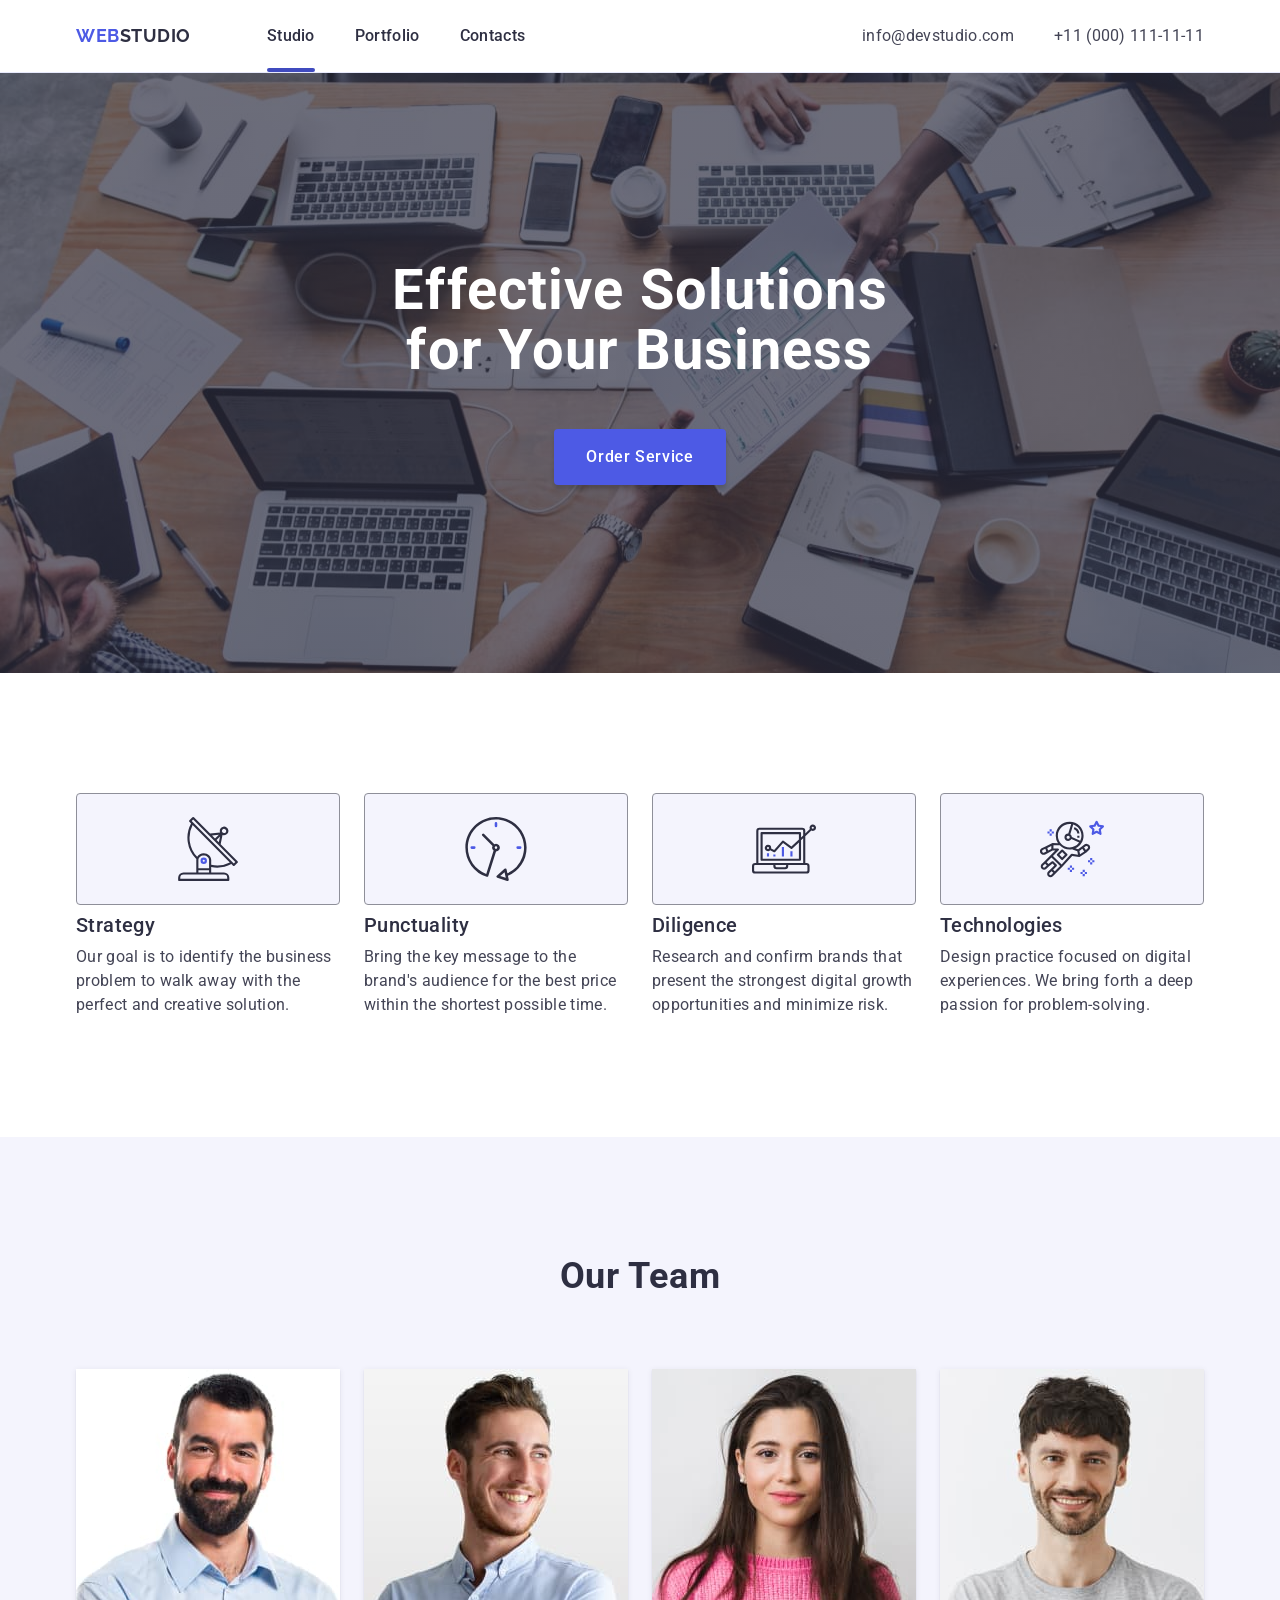
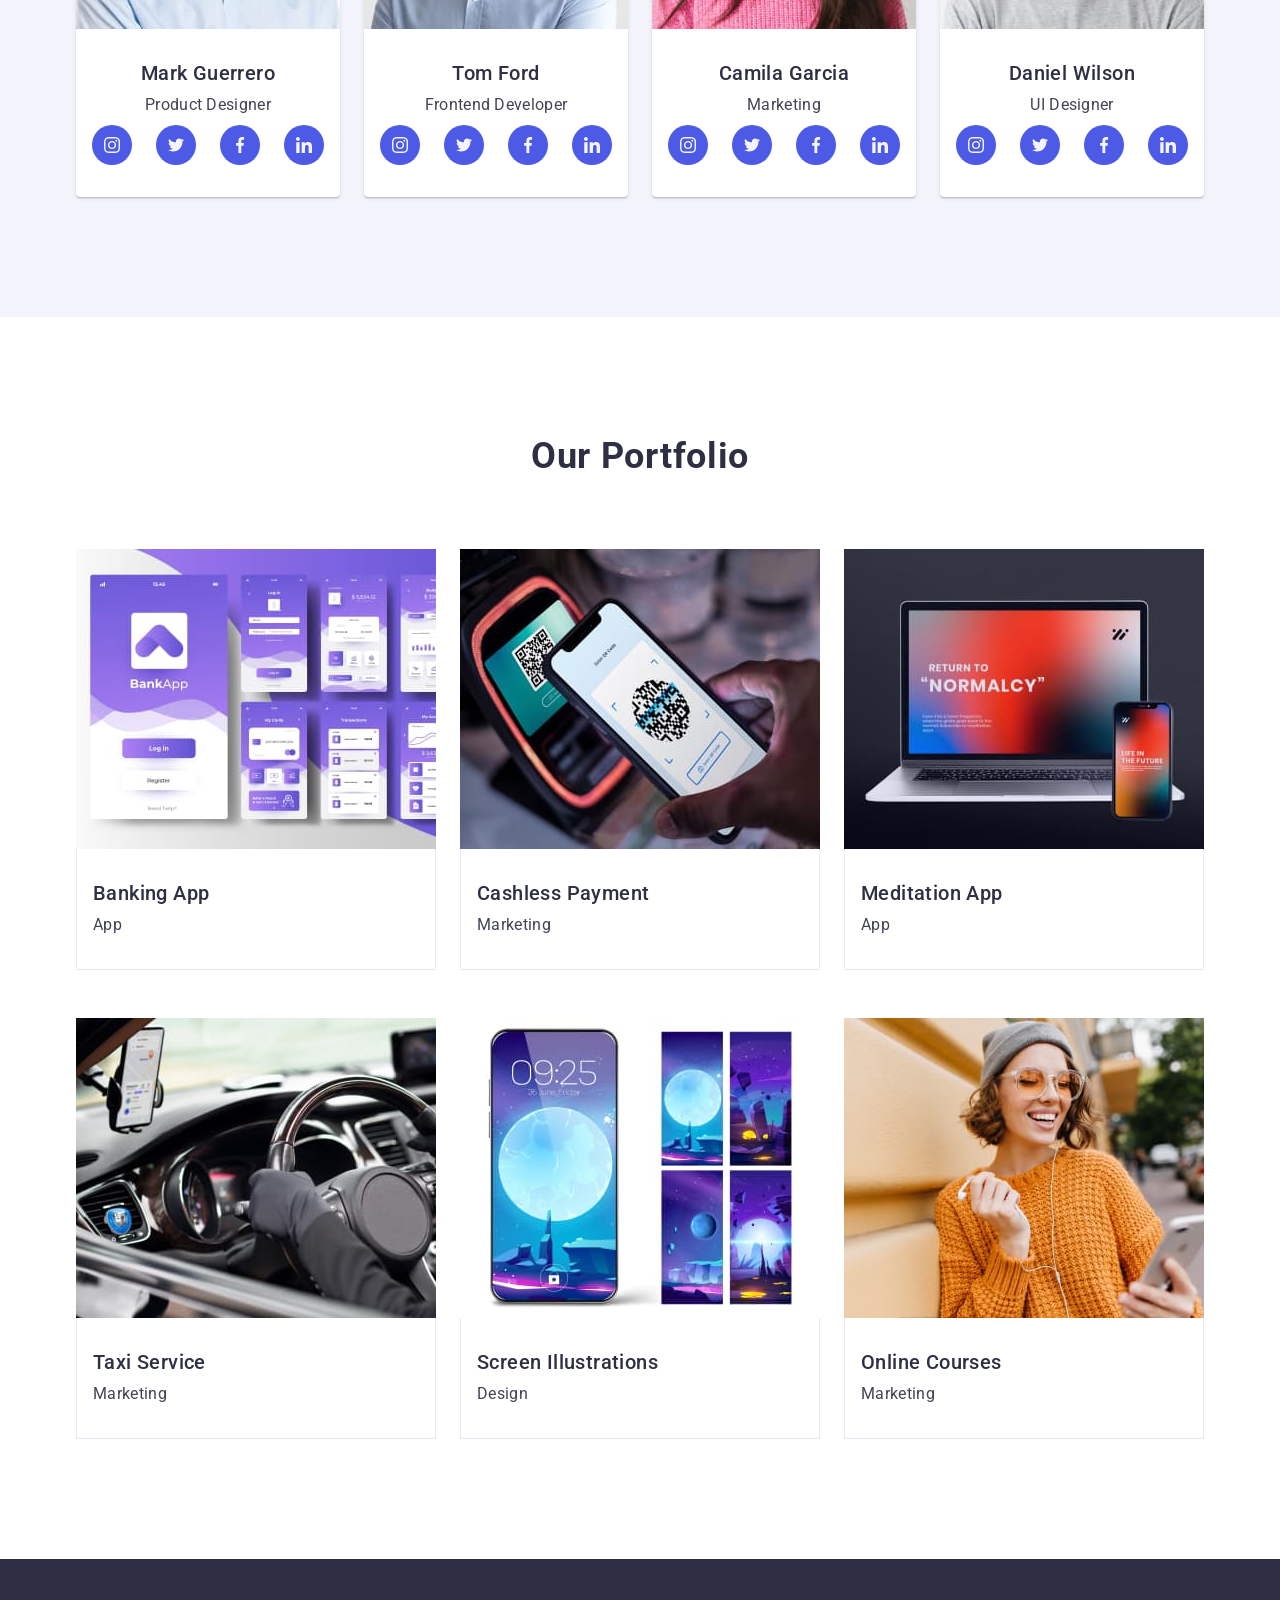
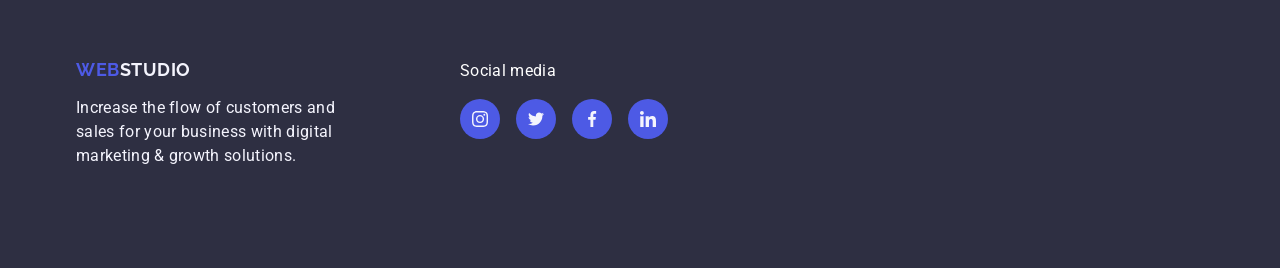
==== commit 438afbe9: "Add decorative effects into project" ====
--- a/index.html
+++ b/index.html
@@ -26,7 +26,7 @@
           <a class="link logo" href="./index.html">Web<span class="logo-accent">Studio</span></a>
 
           <ul class="list menu-list">
-            <li class="menu-list-item"><a class="link menu-list-link" href="./index.html">Studio</a></li>
+            <li class="menu-list-item current"><a class="link menu-list-link" href="./index.html">Studio</a></li>
             <li class="menu-list-item"><a class="link menu-list-link" href="">Portfolio</a></li>
             <li class="menu-list-item"><a class="link menu-list-link" href="">Contacts</a></li>
           </ul>
@@ -59,24 +59,48 @@
 
           <ul class="list benefits-list">
             <li class="benefits-list-item">
+              <div class="benefits-list-icon-wrapper">
+                <svg class="benefits-list-icon" width="64" height="64">
+                  <use href="./images/icons.svg#icon-antenna"></use>
+                </svg>
+              </div>
+
               <h3 class="benefits-list-title">Strategy</h3>
               <p class="benefits-list-text">
                 Our goal is to identify the business problem to walk away with the perfect and creative solution.
               </p>
             </li>
             <li class="benefits-list-item">
+              <div class="benefits-list-icon-wrapper">
+                <svg class="benefits-list-icon" width="64" height="64">
+                  <use href="./images/icons.svg#icon-clock"></use>
+                </svg>
+              </div>
+
               <h3 class="benefits-list-title">Punctuality</h3>
               <p class="benefits-list-text">
                 Bring the key message to the brand's audience for the best price within the shortest possible time.
               </p>
             </li>
             <li class="benefits-list-item">
+              <div class="benefits-list-icon-wrapper">
+                <svg class="benefits-list-icon" width="64" height="64">
+                  <use href="./images/icons.svg#icon-diagram"></use>
+                </svg>
+              </div>
+
               <h3 class="benefits-list-title">Diligence</h3>
               <p class="benefits-list-text">
                 Research and confirm brands that present the strongest digital growth opportunities and minimize risk.
               </p>
             </li>
             <li class="benefits-list-item">
+              <div class="benefits-list-icon-wrapper">
+                <svg class="benefits-list-icon" width="64" height="64">
+                  <use href="./images/icons.svg#icon-astronaut"></use>
+                </svg>
+              </div>
+
               <h3 class="benefits-list-title">Technologies</h3>
               <p class="benefits-list-text">
                 Design practice focused on digital experiences. We bring forth a deep passion for problem-solving.
@@ -97,6 +121,37 @@
               <div class="team-list-content">
                 <h3 class="team-list-title">Mark Guerrero</h3>
                 <p class="team-list-text">Product Designer</p>
+
+                <ul class="list socials-list">
+                  <li class="socials-list-item">
+                    <a href="" class="socials-list-link">
+                      <svg class="socials-list-icon" width="16" height="16">
+                        <use href="./images/icons.svg#icon-instagram"></use>
+                      </svg>
+                    </a>
+                  </li>
+                  <li class="socials-list-item">
+                    <a href="" class="socials-list-link">
+                      <svg class="socials-list-icon" width="16" height="16">
+                        <use href="./images/icons.svg#icon-twitter"></use>
+                      </svg>
+                    </a>
+                  </li>
+                  <li class="socials-list-item">
+                    <a href="" class="socials-list-link">
+                      <svg class="socials-list-icon" width="16" height="16">
+                        <use href="./images/icons.svg#icon-facebook"></use>
+                      </svg>
+                    </a>
+                  </li>
+                  <li class="socials-list-item">
+                    <a href="" class="socials-list-link">
+                      <svg class="socials-list-icon" width="16" height="16">
+                        <use href="./images/icons.svg#icon-linkedin"></use>
+                      </svg>
+                    </a>
+                  </li>
+                </ul>
               </div>
             </li>
             <li class="team-list-item">
@@ -105,6 +160,37 @@
               <div class="team-list-content">
                 <h3 class="team-list-title">Tom Ford</h3>
                 <p class="team-list-text">Frontend Developer</p>
+
+                <ul class="list socials-list">
+                  <li class="socials-list-item">
+                    <a href="" class="socials-list-link">
+                      <svg class="socials-list-icon" width="16" height="16">
+                        <use href="./images/icons.svg#icon-instagram"></use>
+                      </svg>
+                    </a>
+                  </li>
+                  <li class="socials-list-item">
+                    <a href="" class="socials-list-link">
+                      <svg class="socials-list-icon" width="16" height="16">
+                        <use href="./images/icons.svg#icon-twitter"></use>
+                      </svg>
+                    </a>
+                  </li>
+                  <li class="socials-list-item">
+                    <a href="" class="socials-list-link">
+                      <svg class="socials-list-icon" width="16" height="16">
+                        <use href="./images/icons.svg#icon-facebook"></use>
+                      </svg>
+                    </a>
+                  </li>
+                  <li class="socials-list-item">
+                    <a href="" class="socials-list-link">
+                      <svg class="socials-list-icon" width="16" height="16">
+                        <use href="./images/icons.svg#icon-linkedin"></use>
+                      </svg>
+                    </a>
+                  </li>
+                </ul>
               </div>
             </li>
             <li class="team-list-item">
@@ -113,6 +199,37 @@
               <div class="team-list-content">
                 <h3 class="team-list-title">Camila Garcia</h3>
                 <p class="team-list-text">Marketing</p>
+
+                <ul class="list socials-list">
+                  <li class="socials-list-item">
+                    <a href="" class="socials-list-link">
+                      <svg class="socials-list-icon" width="16" height="16">
+                        <use href="./images/icons.svg#icon-instagram"></use>
+                      </svg>
+                    </a>
+                  </li>
+                  <li class="socials-list-item">
+                    <a href="" class="socials-list-link">
+                      <svg class="socials-list-icon" width="16" height="16">
+                        <use href="./images/icons.svg#icon-twitter"></use>
+                      </svg>
+                    </a>
+                  </li>
+                  <li class="socials-list-item">
+                    <a href="" class="socials-list-link">
+                      <svg class="socials-list-icon" width="16" height="16">
+                        <use href="./images/icons.svg#icon-facebook"></use>
+                      </svg>
+                    </a>
+                  </li>
+                  <li class="socials-list-item">
+                    <a href="" class="socials-list-link">
+                      <svg class="socials-list-icon" width="16" height="16">
+                        <use href="./images/icons.svg#icon-linkedin"></use>
+                      </svg>
+                    </a>
+                  </li>
+                </ul>
               </div>
             </li>
             <li class="team-list-item">
@@ -121,6 +238,37 @@
               <div class="team-list-content">
                 <h3 class="team-list-title">Daniel Wilson</h3>
                 <p class="team-list-text">UI Designer</p>
+
+                <ul class="list socials-list">
+                  <li class="socials-list-item">
+                    <a href="" class="socials-list-link">
+                      <svg class="socials-list-icon" width="16" height="16">
+                        <use href="./images/icons.svg#icon-instagram"></use>
+                      </svg>
+                    </a>
+                  </li>
+                  <li class="socials-list-item">
+                    <a href="" class="socials-list-link">
+                      <svg class="socials-list-icon" width="16" height="16">
+                        <use href="./images/icons.svg#icon-twitter"></use>
+                      </svg>
+                    </a>
+                  </li>
+                  <li class="socials-list-item">
+                    <a href="" class="socials-list-link">
+                      <svg class="socials-list-icon" width="16" height="16">
+                        <use href="./images/icons.svg#icon-facebook"></use>
+                      </svg>
+                    </a>
+                  </li>
+                  <li class="socials-list-item">
+                    <a href="" class="socials-list-link">
+                      <svg class="socials-list-icon" width="16" height="16">
+                        <use href="./images/icons.svg#icon-linkedin"></use>
+                      </svg>
+                    </a>
+                  </li>
+                </ul>
               </div>
             </li>
           </ul>
@@ -133,42 +281,96 @@
 
           <ul class="list portfolio-list">
             <li class="portfolio-list-item">
-              <img src="./images/portfolio/img1.jpg" alt="Banking App" width="360" height="300" />
+              <div class="portfolio-thumb">
+                <img src="./images/portfolio/img1.jpg" alt="Banking App" width="360" height="300" />
+                <div class="portfolio-overlay">
+                  <div class="portfolio-info">
+                    14 Stylish and User-Friendly App Design Concepts · Task Manager App · Calorie Tracker App · Exotic
+                    Fruit Ecommerce App · Cloud Storage App
+                  </div>
+                </div>
+              </div>
+
               <div class="portfolio-list-content">
                 <h3 class="portfolio-list-title">Banking App</h3>
                 <p class="portfolio-list-text">App</p>
               </div>
             </li>
             <li class="portfolio-list-item">
-              <img src="./images/portfolio/img2.jpg" alt="Cashless Payment" width="360" height="300" />
+              <div class="portfolio-thumb">
+                <img src="./images/portfolio/img2.jpg" alt="Cashless Payment" width="360" height="300" />
+                <div class="portfolio-overlay">
+                  <div class="portfolio-info">
+                    14 Stylish and User-Friendly App Design Concepts · Task Manager App · Calorie Tracker App · Exotic
+                    Fruit Ecommerce App · Cloud Storage App
+                  </div>
+                </div>
+              </div>
+
               <div class="portfolio-list-content">
                 <h3 class="portfolio-list-title">Cashless Payment</h3>
                 <p class="portfolio-list-text">Marketing</p>
               </div>
             </li>
             <li class="portfolio-list-item">
-              <img src="./images/portfolio/img3.jpg" alt="Meditation App" width="360" height="300" />
+              <div class="portfolio-thumb">
+                <img src="./images/portfolio/img3.jpg" alt="Meditation App" width="360" height="300" />
+                <div class="portfolio-overlay">
+                  <div class="portfolio-info">
+                    14 Stylish and User-Friendly App Design Concepts · Task Manager App · Calorie Tracker App · Exotic
+                    Fruit Ecommerce App · Cloud Storage App
+                  </div>
+                </div>
+              </div>
+
               <div class="portfolio-list-content">
                 <h3 class="portfolio-list-title">Meditation App</h3>
                 <p class="portfolio-list-text">App</p>
               </div>
             </li>
             <li class="portfolio-list-item">
-              <img src="./images/portfolio/img4.jpg" alt="Taxi Service" width="360" height="300" />
+              <div class="portfolio-thumb">
+                <img src="./images/portfolio/img4.jpg" alt="Taxi Service" width="360" height="300" />
+                <div class="portfolio-overlay">
+                  <div class="portfolio-info">
+                    14 Stylish and User-Friendly App Design Concepts · Task Manager App · Calorie Tracker App · Exotic
+                    Fruit Ecommerce App · Cloud Storage App
+                  </div>
+                </div>
+              </div>
+
               <div class="portfolio-list-content">
                 <h3 class="portfolio-list-title">Taxi Service</h3>
                 <p class="portfolio-list-text">Marketing</p>
               </div>
             </li>
             <li class="portfolio-list-item">
-              <img src="./images/portfolio/img5.jpg" alt="Screen Illustrations" width="360" height="300" />
+              <div class="portfolio-thumb">
+                <img src="./images/portfolio/img5.jpg" alt="Screen Illustrations" width="360" height="300" />
+                <div class="portfolio-overlay">
+                  <div class="portfolio-info">
+                    14 Stylish and User-Friendly App Design Concepts · Task Manager App · Calorie Tracker App · Exotic
+                    Fruit Ecommerce App · Cloud Storage App
+                  </div>
+                </div>
+              </div>
+
               <div class="portfolio-list-content">
                 <h3 class="portfolio-list-title">Screen Illustrations</h3>
                 <p class="portfolio-list-text">Design</p>
               </div>
             </li>
             <li class="portfolio-list-item">
-              <img src="./images/portfolio/img6.jpg" alt="Online Courses" width="360" height="300" />
+              <div class="portfolio-thumb">
+                <img src="./images/portfolio/img6.jpg" alt="Online Courses" width="360" height="300" />
+                <div class="portfolio-overlay">
+                  <div class="portfolio-info">
+                    14 Stylish and User-Friendly App Design Concepts · Task Manager App · Calorie Tracker App · Exotic
+                    Fruit Ecommerce App · Cloud Storage App
+                  </div>
+                </div>
+              </div>
+
               <div class="portfolio-list-content">
                 <h3 class="portfolio-list-title">Online Courses</h3>
                 <p class="portfolio-list-text">Marketing</p>
@@ -181,10 +383,47 @@
 
     <footer class="footer">
       <div class="container">
-        <a class="link logo" href="./index.html">Web<span class="logo-accent">Studio</span></a>
-        <p class="footer-text">
-          Increase the flow of customers and sales for your business with digital marketing & growth solutions.
-        </p>
+        <div class="footer-info-wrapper">
+          <a class="link logo" href="./index.html">Web<span class="logo-accent">Studio</span></a>
+          <p class="footer-text">
+            Increase the flow of customers and sales for your business with digital marketing & growth solutions.
+          </p>
+        </div>
+
+        <div class="footer-socials-wrapper">
+          <p>Social media</p>
+
+          <ul class="list socials-list">
+            <li class="socials-list-item">
+              <a href="" class="socials-list-link">
+                <svg class="socials-list-icon" width="16" height="16">
+                  <use href="./images/icons.svg#icon-instagram"></use>
+                </svg>
+              </a>
+            </li>
+            <li class="socials-list-item">
+              <a href="" class="socials-list-link">
+                <svg class="socials-list-icon" width="16" height="16">
+                  <use href="./images/icons.svg#icon-twitter"></use>
+                </svg>
+              </a>
+            </li>
+            <li class="socials-list-item">
+              <a href="" class="socials-list-link">
+                <svg class="socials-list-icon" width="16" height="16">
+                  <use href="./images/icons.svg#icon-facebook"></use>
+                </svg>
+              </a>
+            </li>
+            <li class="socials-list-item">
+              <a href="" class="socials-list-link">
+                <svg class="socials-list-icon" width="16" height="16">
+                  <use href="./images/icons.svg#icon-linkedin"></use>
+                </svg>
+              </a>
+            </li>
+          </ul>
+        </div>
       </div>
     </footer>
   </body>
--- a/css/styles.css
+++ b/css/styles.css
@@ -6,6 +6,8 @@
   --pale-color: #e7e9fc;
   --pale-bg-color: #f4f4fd;
   --hover-color: #404bbf;
+  --light-color: #8e8f99;
+  --bright-color: #31d0aa;
 }
 
 body {
@@ -45,32 +47,6 @@
   text-decoration: none;
 }
 
-.btn {
-  display: block;
-  margin-left: auto;
-  margin-right: auto;
-  min-width: 169px;
-  height: 56px;
-
-  border: none;
-  border-radius: 4px;
-  padding: 16px 32px;
-  box-shadow: 0 4px 4px 0 rgba(0, 0, 0, 0.15);
-  background: var(--accent-color);
-
-  font-weight: 500;
-  line-height: 1.5;
-  letter-spacing: 0.04em;
-  background-color: var(--accent-color);
-  color: var(--white-color);
-  cursor: pointer;
-}
-
-.btn:hover,
-.btn:focus {
-  background-color: var(--hover-color);
-}
-
 .container {
   width: 1158px;
   margin-left: auto;
@@ -93,6 +69,63 @@
   overflow: hidden;
 }
 
+/* ---------------------------- components ----------------------------*/
+
+.btn {
+  display: block;
+  margin-left: auto;
+  margin-right: auto;
+  min-width: 169px;
+  height: 56px;
+
+  border: none;
+  border-radius: 4px;
+  padding: 16px 32px;
+  box-shadow: 0 4px 4px 0 rgba(0, 0, 0, 0.15);
+  background: var(--accent-color);
+
+  font-weight: 500;
+  line-height: 1.5;
+  letter-spacing: 0.04em;
+  background-color: var(--accent-color);
+  color: var(--white-color);
+  cursor: pointer;
+
+  transition: 250ms background-color cubic-bezier(0.4, 0, 0.2, 1);
+}
+
+.btn:hover,
+.btn:focus {
+  background-color: var(--hover-color);
+}
+
+.socials-list {
+  display: flex;
+  gap: 24px;
+
+  width: 232px;
+  margin-left: auto;
+  margin-right: auto;
+}
+
+.socials-list-link {
+  display: flex;
+  justify-content: center;
+  align-items: center;
+
+  width: 40px;
+  height: 40px;
+  background-color: var(--accent-color);
+  border-radius: 50%;
+
+  transition: 250ms background-color cubic-bezier(0.4, 0, 0.2, 1);
+}
+
+.socials-list-link:hover,
+.socials-list-link:focus {
+  background-color: var(--accent-color);
+}
+
 /* ---------------------------- header ----------------------------*/
 
 .header {
@@ -133,9 +166,22 @@
   margin-right: 40px;
 }
 
-.menu-list-link:hover,
-.menu-list-link:focus {
-  color: var(--hover-color);
+.menu-list-item {
+  position: relative;
+}
+
+.current::after {
+  content: '';
+
+  position: absolute;
+  bottom: 0;
+  left: 0;
+
+  display: block;
+  width: 100%;
+  height: 4px;
+  border-radius: 2px;
+  background-color: var(--hover-color);
 }
 
 .menu-list-link {
@@ -143,6 +189,13 @@
   padding: 24px 0;
   font-weight: 500;
   color: var(--dark-color);
+
+  transition: 250ms color cubic-bezier(0.4, 0, 0.2, 1);
+}
+
+.menu-list-link:hover,
+.menu-list-link:focus {
+  color: var(--hover-color);
 }
 
 .address {
@@ -160,6 +213,8 @@
 
 .address-list-link {
   color: var(--text-color);
+
+  transition: 250ms color cubic-bezier(0.4, 0, 0.2, 1);
 }
 
 .address-list-link:hover,
@@ -170,9 +225,14 @@
 /* ---------------------------- hero ----------------------------*/
 
 .hero {
+  max-width: 1440px;
+  margin-left: auto;
+  margin-right: auto;
   padding-top: 188px;
   padding-bottom: 188px;
+
   background-color: var(--dark-color);
+  background-image: linear-gradient(rgba(46, 47, 66, 0.7), rgba(46, 47, 66, 0.7)), url(../images/hero/bg.jpg);
 }
 
 .hero-title {
@@ -217,6 +277,20 @@
   flex-grow: 1;
 }
 
+.benefits-list-icon-wrapper {
+  display: flex;
+  justify-content: center;
+  align-items: center;
+
+  width: 264px;
+  height: 112px;
+  margin-bottom: 8px;
+
+  background-color: var(--pale-bg-color);
+  border: 1px solid var(--light-color);
+  border-radius: 4px;
+}
+
 .benefits-list-title {
   margin-bottom: 8px;
   font-size: 20px;
@@ -256,12 +330,41 @@
   color: var(--dark-color);
 }
 
+.team-list-text {
+  margin-bottom: 8px;
+}
+
 /* ---------------------------- portfolio ----------------------------*/
+
 .portfolio-list {
   display: flex;
   flex-wrap: wrap;
   column-gap: 24px;
   row-gap: 48px;
+}
+
+.portfolio-thumb {
+  position: relative;
+  overflow: hidden;
+}
+
+.portfolio-overlay {
+  position: absolute;
+  top: 0;
+  left: 0;
+  width: 100%;
+  height: 100%;
+
+  background-color: var(--accent-color);
+  padding: 40px 32px;
+  color: var(--pale-bg-color);
+
+  transform: translateY(100%);
+  transition: 250ms transform cubic-bezier(0.4, 0, 0.2, 1);
+}
+
+.portfolio-list-item:hover .portfolio-overlay {
+  transform: translateY(0);
 }
 
 .portfolio-list-content {
@@ -288,6 +391,14 @@
   background-color: var(--dark-color);
 }
 
+.footer .container {
+  display: flex;
+}
+
+.footer-info-wrapper {
+  margin-right: 120px;
+}
+
 .footer-info {
   width: 264px;
 }
@@ -305,3 +416,17 @@
   width: 264px;
   color: var(--pale-bg-color);
 }
+
+.footer-socials-wrapper {
+  color: var(--white-color);
+}
+
+.footer .socials-list {
+  gap: 16px;
+  margin-top: 16px;
+}
+
+.footer .socials-list-link:hover,
+.footer .socials-list-link:focus {
+  background-color: var(--bright-color);
+}
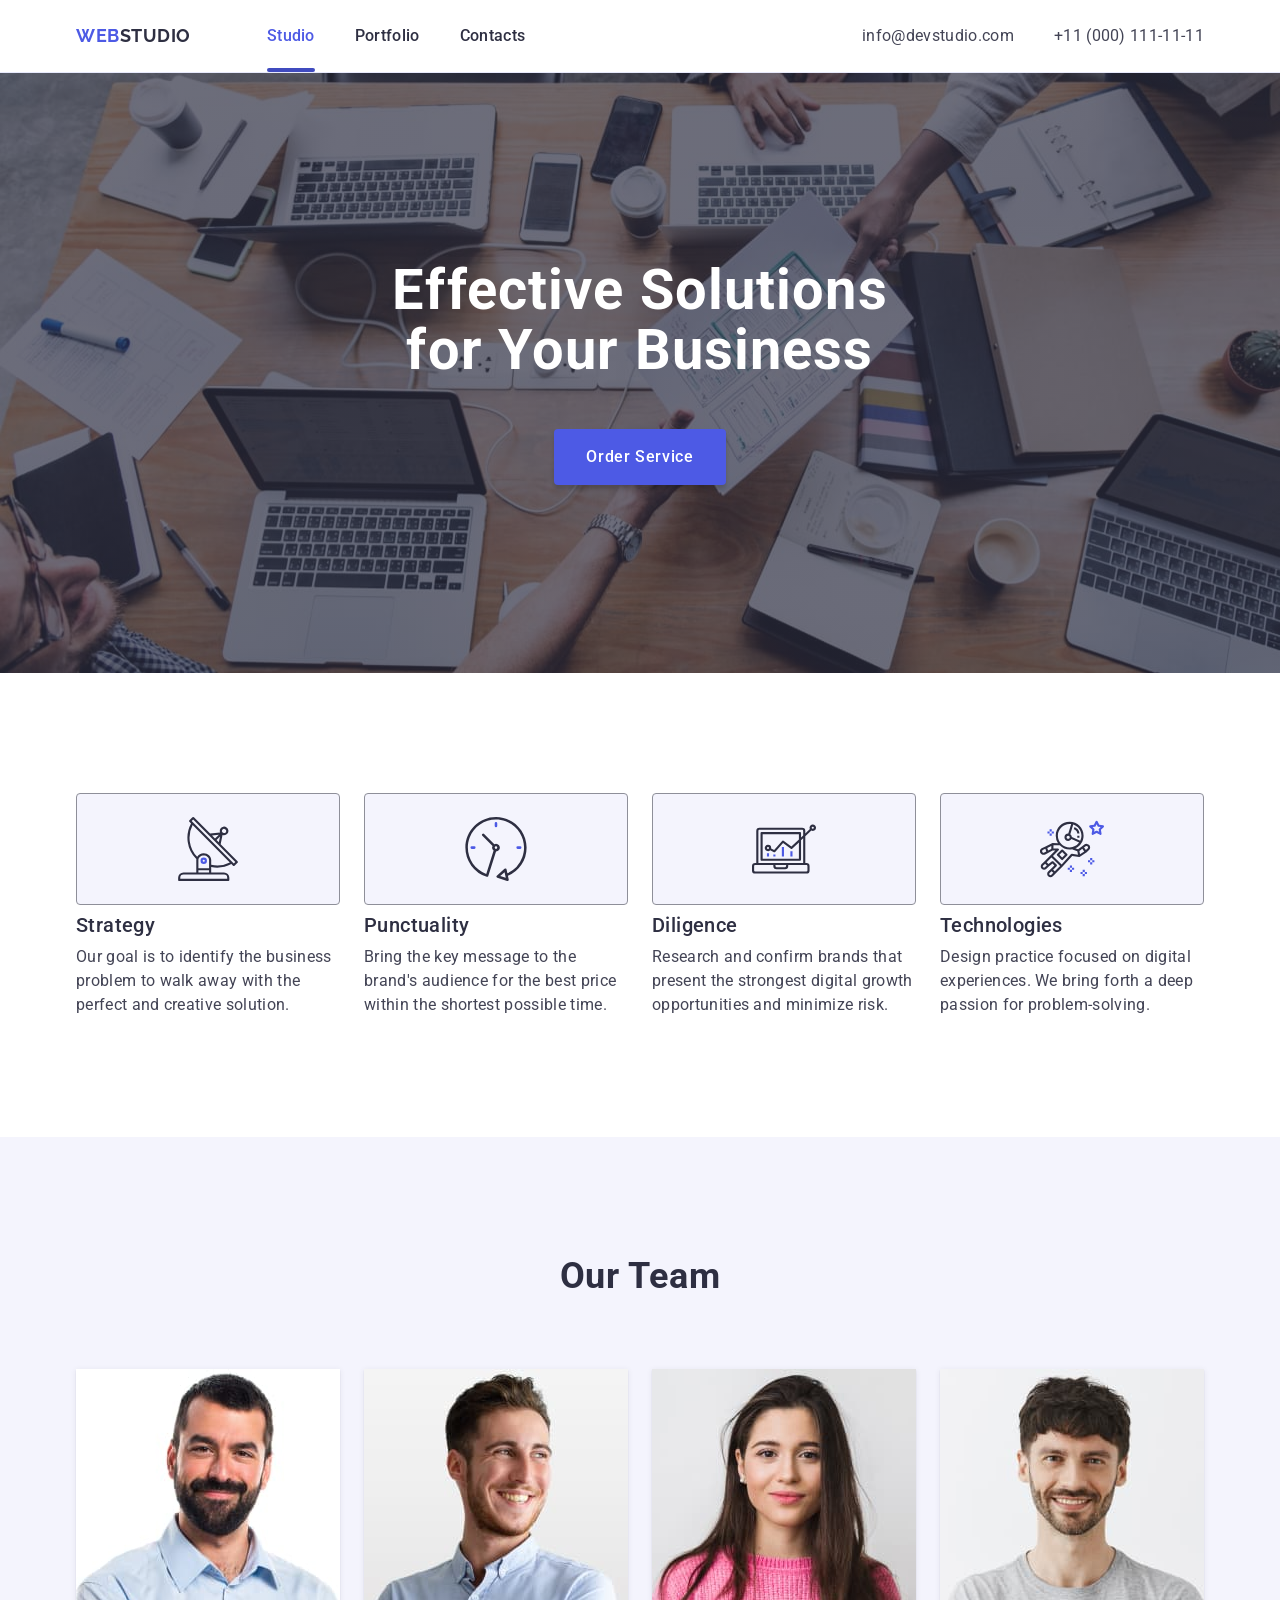
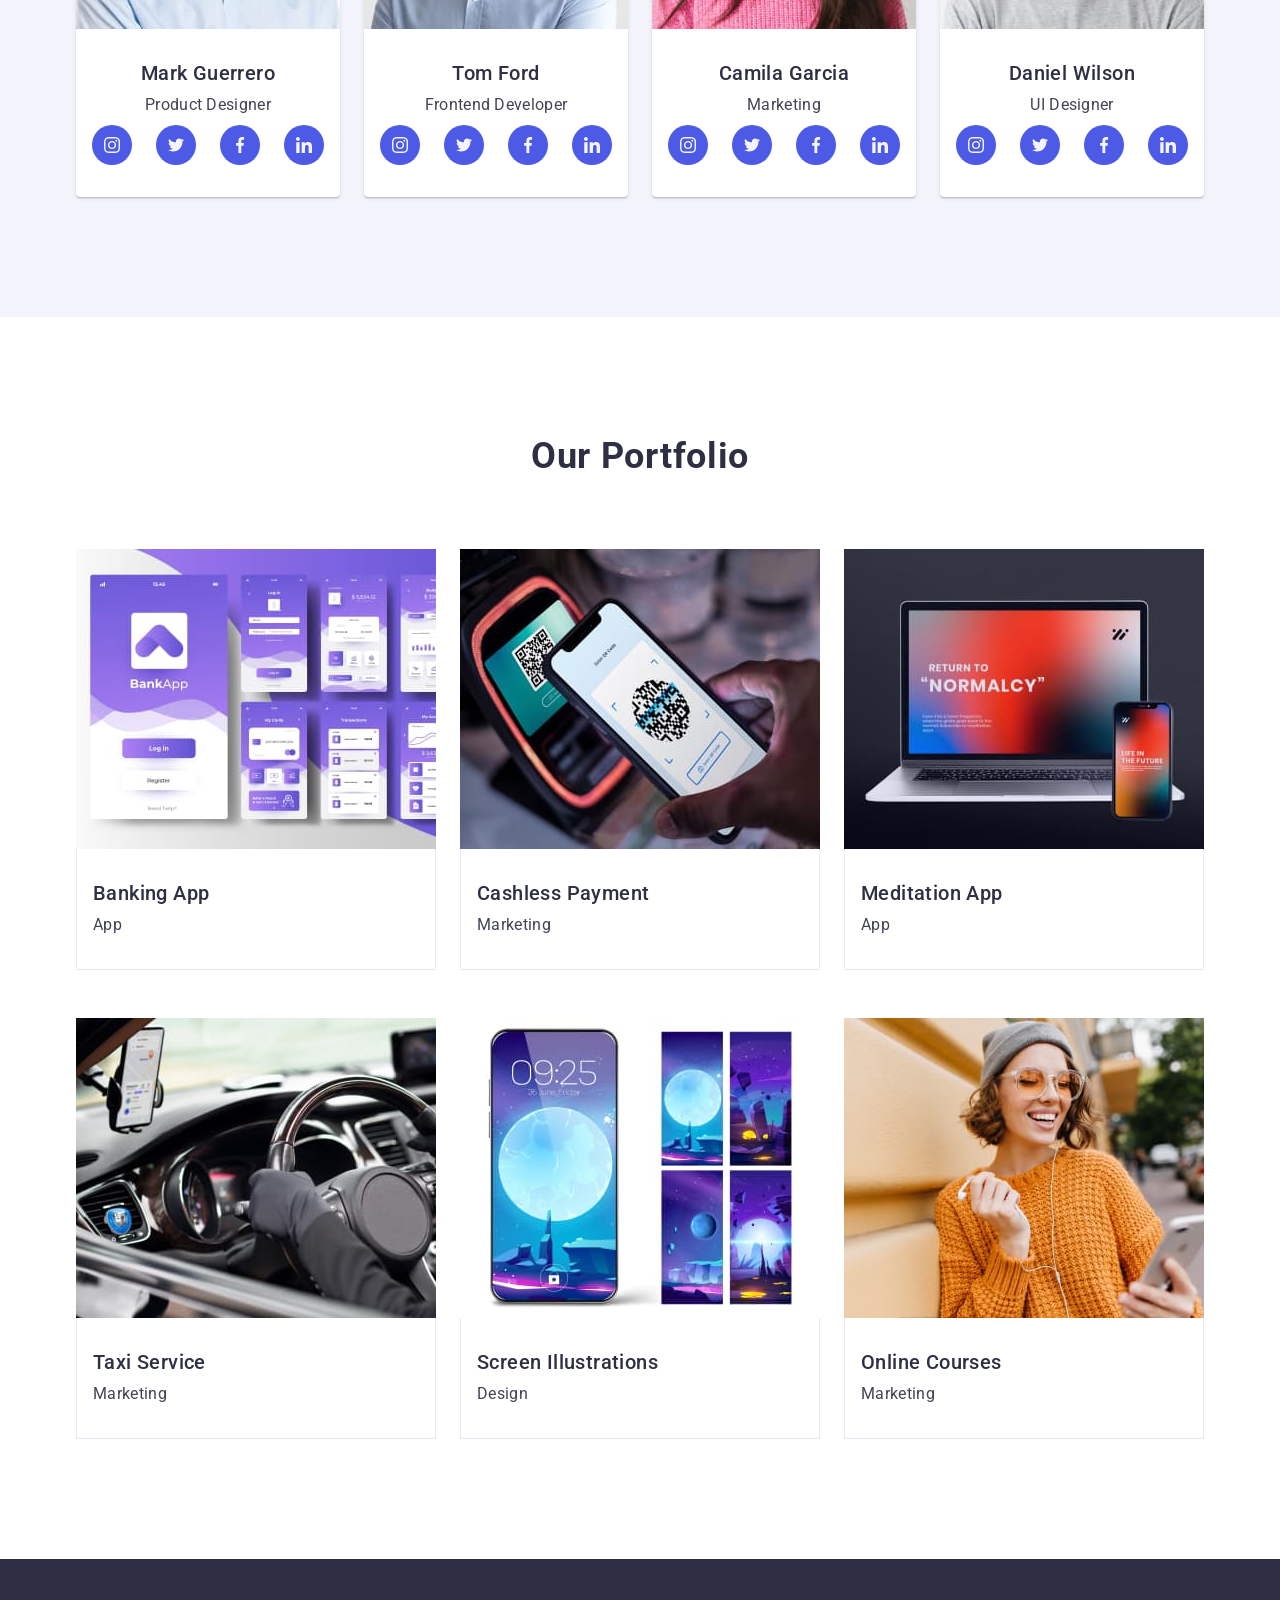
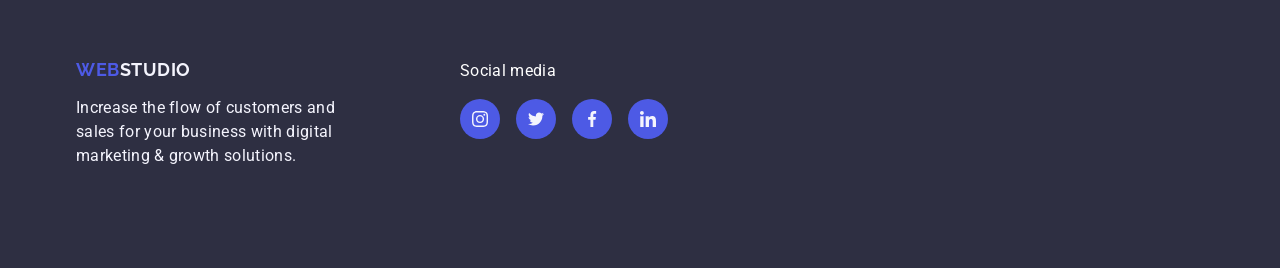
==== commit 7e6cb2b0: "Add corrections into header" ====
--- a/index.html
+++ b/index.html
@@ -26,7 +26,7 @@
           <a class="link logo" href="./index.html">Web<span class="logo-accent">Studio</span></a>
 
           <ul class="list menu-list">
-            <li class="menu-list-item current"><a class="link menu-list-link" href="./index.html">Studio</a></li>
+            <li class="menu-list-item"><a class="link menu-list-link current" href="./index.html">Studio</a></li>
             <li class="menu-list-item"><a class="link menu-list-link" href="">Portfolio</a></li>
             <li class="menu-list-item"><a class="link menu-list-link" href="">Contacts</a></li>
           </ul>
--- a/css/styles.css
+++ b/css/styles.css
@@ -130,6 +130,7 @@
 
 .header {
   border-bottom: 1px solid var(--pale-color);
+  box-shadow: 0 1px 6px 0 rgba(46, 47, 66, 0.08), 0 1px 1px 0 rgba(46, 47, 66, 0.16), 0 2px 1px 0 rgba(46, 47, 66, 0.08);
 }
 
 .header .container {
@@ -166,8 +167,23 @@
   margin-right: 40px;
 }
 
-.menu-list-item {
+.menu-list-link {
   position: relative;
+  display: block;
+  padding: 24px 0;
+  font-weight: 500;
+  color: var(--dark-color);
+
+  transition: 250ms color cubic-bezier(0.4, 0, 0.2, 1);
+}
+
+.menu-list-link:hover,
+.menu-list-link:focus {
+  color: var(--hover-color);
+}
+
+.menu-list-link.current {
+  color: var(--accent-color);
 }
 
 .current::after {
@@ -182,20 +198,6 @@
   height: 4px;
   border-radius: 2px;
   background-color: var(--hover-color);
-}
-
-.menu-list-link {
-  display: block;
-  padding: 24px 0;
-  font-weight: 500;
-  color: var(--dark-color);
-
-  transition: 250ms color cubic-bezier(0.4, 0, 0.2, 1);
-}
-
-.menu-list-link:hover,
-.menu-list-link:focus {
-  color: var(--hover-color);
 }
 
 .address {
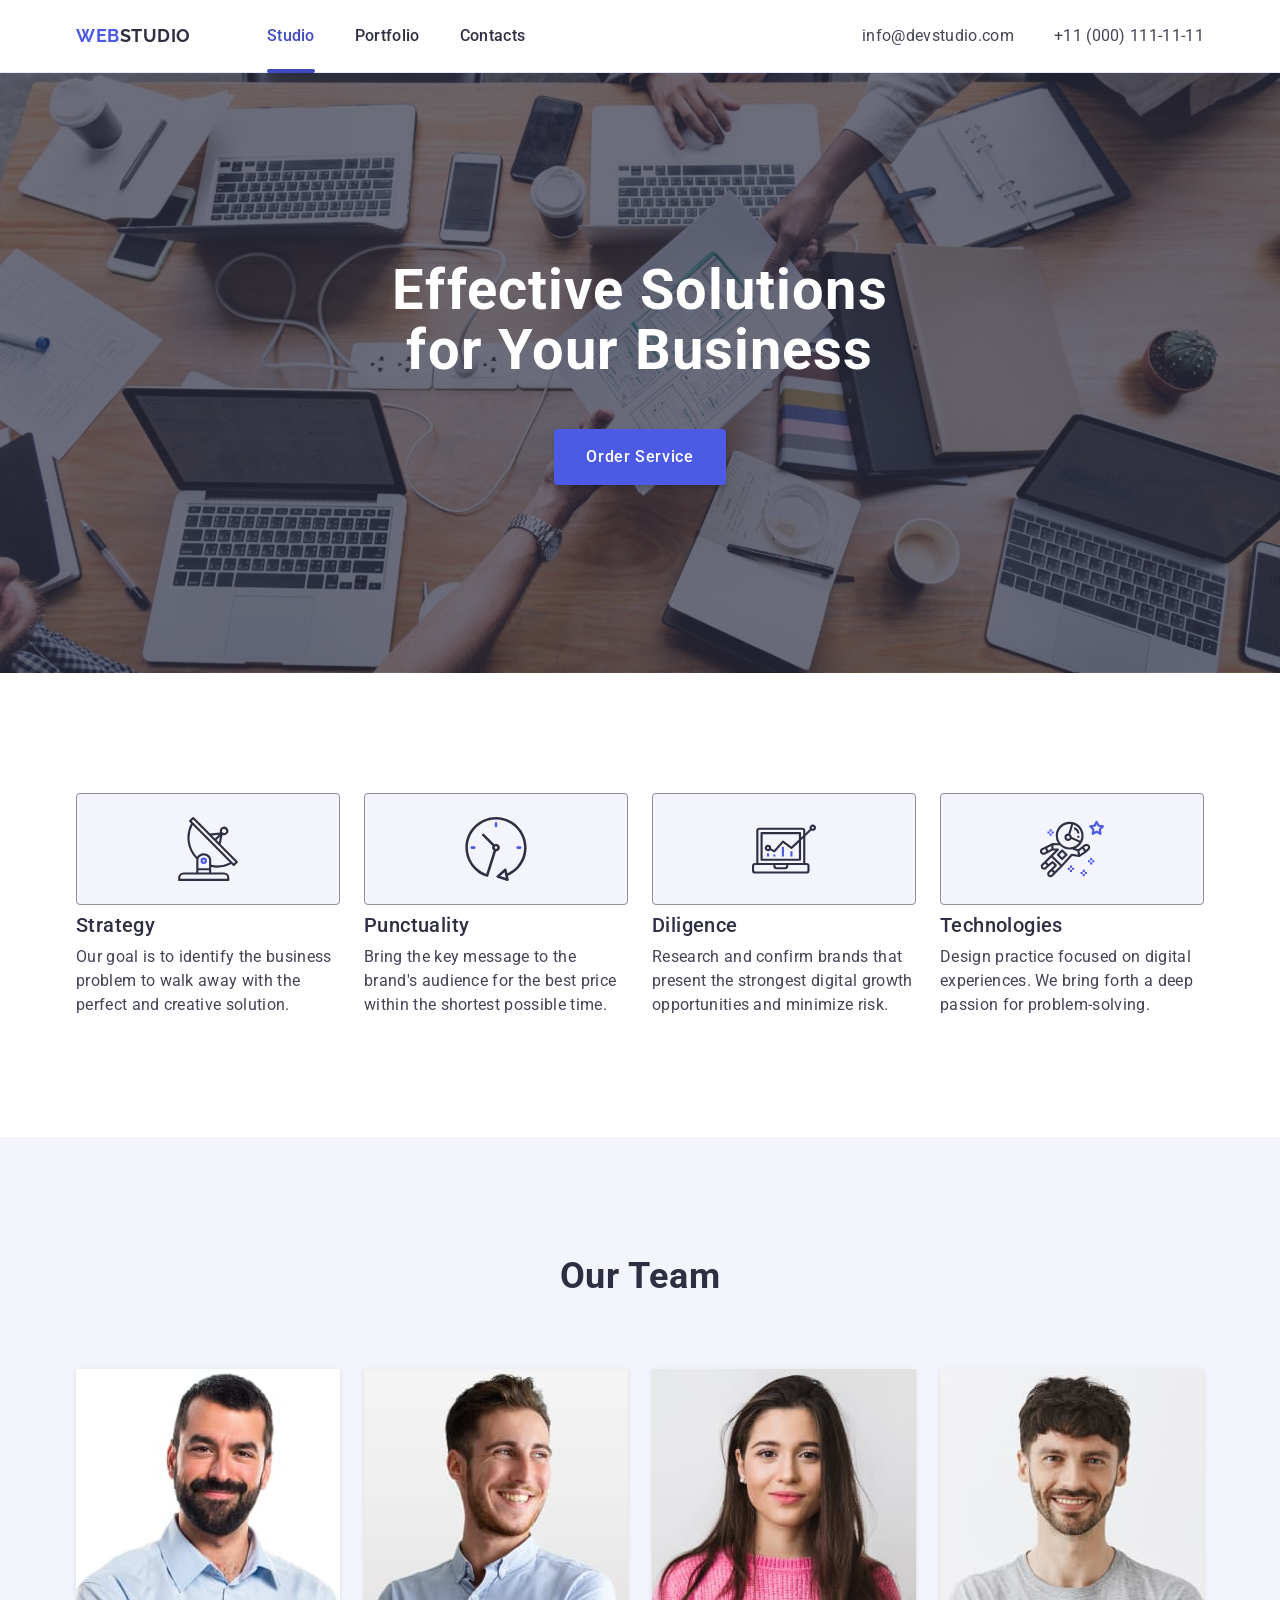
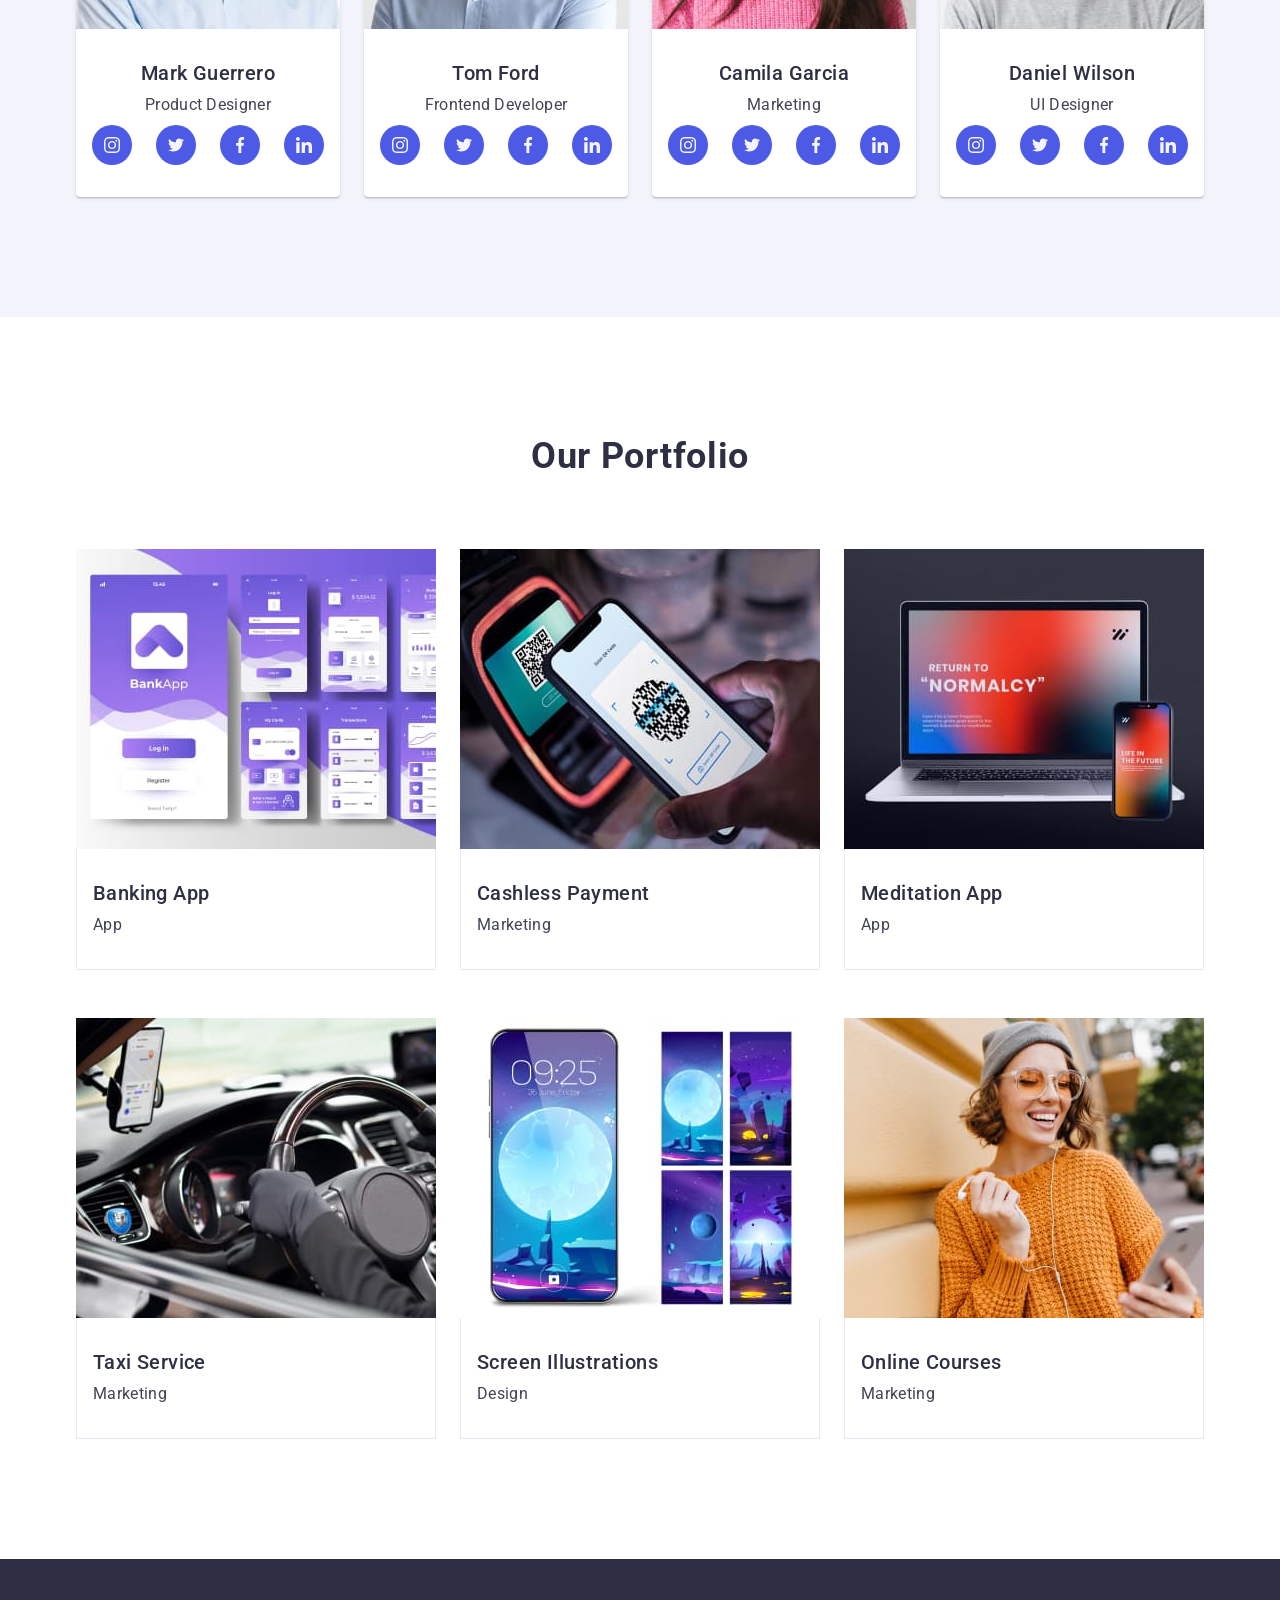
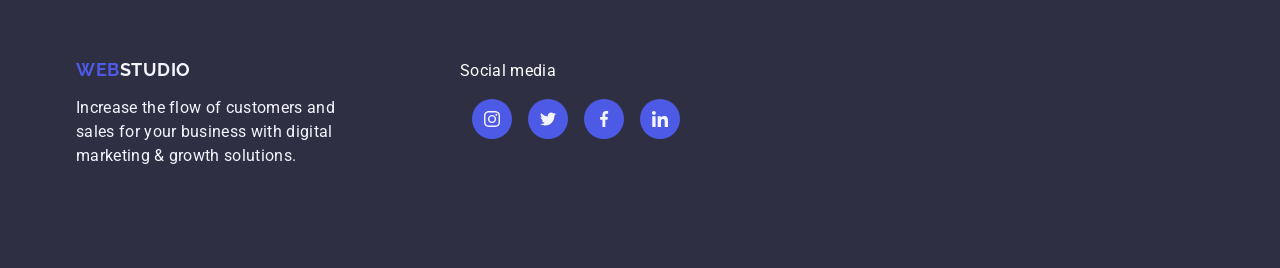
==== commit 09ac9909: "Add corrections into portfolio section" ====
--- a/index.html
+++ b/index.html
@@ -284,10 +284,10 @@
               <div class="portfolio-thumb">
                 <img src="./images/portfolio/img1.jpg" alt="Banking App" width="360" height="300" />
                 <div class="portfolio-overlay">
-                  <div class="portfolio-info">
+                  <p class="portfolio-info">
                     14 Stylish and User-Friendly App Design Concepts · Task Manager App · Calorie Tracker App · Exotic
                     Fruit Ecommerce App · Cloud Storage App
-                  </div>
+                  </p>
                 </div>
               </div>
 
@@ -299,12 +299,10 @@
             <li class="portfolio-list-item">
               <div class="portfolio-thumb">
                 <img src="./images/portfolio/img2.jpg" alt="Cashless Payment" width="360" height="300" />
-                <div class="portfolio-overlay">
-                  <div class="portfolio-info">
-                    14 Stylish and User-Friendly App Design Concepts · Task Manager App · Calorie Tracker App · Exotic
-                    Fruit Ecommerce App · Cloud Storage App
-                  </div>
-                </div>
+                <p class="portfolio-overlay">
+                  14 Stylish and User-Friendly App Design Concepts · Task Manager App · Calorie Tracker App · Exotic
+                  Fruit Ecommerce App · Cloud Storage App
+                </p>
               </div>
 
               <div class="portfolio-list-content">
@@ -315,12 +313,10 @@
             <li class="portfolio-list-item">
               <div class="portfolio-thumb">
                 <img src="./images/portfolio/img3.jpg" alt="Meditation App" width="360" height="300" />
-                <div class="portfolio-overlay">
-                  <div class="portfolio-info">
-                    14 Stylish and User-Friendly App Design Concepts · Task Manager App · Calorie Tracker App · Exotic
-                    Fruit Ecommerce App · Cloud Storage App
-                  </div>
-                </div>
+                <p class="portfolio-overlay">
+                  14 Stylish and User-Friendly App Design Concepts · Task Manager App · Calorie Tracker App · Exotic
+                  Fruit Ecommerce App · Cloud Storage App
+                </p>
               </div>
 
               <div class="portfolio-list-content">
@@ -331,12 +327,10 @@
             <li class="portfolio-list-item">
               <div class="portfolio-thumb">
                 <img src="./images/portfolio/img4.jpg" alt="Taxi Service" width="360" height="300" />
-                <div class="portfolio-overlay">
-                  <div class="portfolio-info">
-                    14 Stylish and User-Friendly App Design Concepts · Task Manager App · Calorie Tracker App · Exotic
-                    Fruit Ecommerce App · Cloud Storage App
-                  </div>
-                </div>
+                <p class="portfolio-overlay">
+                  14 Stylish and User-Friendly App Design Concepts · Task Manager App · Calorie Tracker App · Exotic
+                  Fruit Ecommerce App · Cloud Storage App
+                </p>
               </div>
 
               <div class="portfolio-list-content">
@@ -347,12 +341,10 @@
             <li class="portfolio-list-item">
               <div class="portfolio-thumb">
                 <img src="./images/portfolio/img5.jpg" alt="Screen Illustrations" width="360" height="300" />
-                <div class="portfolio-overlay">
-                  <div class="portfolio-info">
-                    14 Stylish and User-Friendly App Design Concepts · Task Manager App · Calorie Tracker App · Exotic
-                    Fruit Ecommerce App · Cloud Storage App
-                  </div>
-                </div>
+                <p class="portfolio-overlay">
+                  14 Stylish and User-Friendly App Design Concepts · Task Manager App · Calorie Tracker App · Exotic
+                  Fruit Ecommerce App · Cloud Storage App
+                </p>
               </div>
 
               <div class="portfolio-list-content">
@@ -363,12 +355,10 @@
             <li class="portfolio-list-item">
               <div class="portfolio-thumb">
                 <img src="./images/portfolio/img6.jpg" alt="Online Courses" width="360" height="300" />
-                <div class="portfolio-overlay">
-                  <div class="portfolio-info">
-                    14 Stylish and User-Friendly App Design Concepts · Task Manager App · Calorie Tracker App · Exotic
-                    Fruit Ecommerce App · Cloud Storage App
-                  </div>
-                </div>
+                <p class="portfolio-overlay">
+                  14 Stylish and User-Friendly App Design Concepts · Task Manager App · Calorie Tracker App · Exotic
+                  Fruit Ecommerce App · Cloud Storage App
+                </p>
               </div>
 
               <div class="portfolio-list-content">
--- a/css/styles.css
+++ b/css/styles.css
@@ -101,6 +101,7 @@
 
 .socials-list {
   display: flex;
+  justify-content: center;
   gap: 24px;
 
   width: 232px;
@@ -116,6 +117,7 @@
   width: 40px;
   height: 40px;
   background-color: var(--accent-color);
+  color: var(--pale-bg-color);
   border-radius: 50%;
 
   transition: 250ms background-color cubic-bezier(0.4, 0, 0.2, 1);
@@ -123,7 +125,11 @@
 
 .socials-list-link:hover,
 .socials-list-link:focus {
-  background-color: var(--accent-color);
+  background-color: var(--hover-color);
+}
+
+.socials-list-icon {
+  fill: currentColor;
 }
 
 /* ---------------------------- header ----------------------------*/
@@ -183,14 +189,14 @@
 }
 
 .menu-list-link.current {
-  color: var(--accent-color);
+  color: var(--hover-color);
 }
 
 .current::after {
   content: '';
 
   position: absolute;
-  bottom: 0;
+  bottom: -1px;
   left: 0;
 
   display: block;
@@ -235,6 +241,9 @@
 
   background-color: var(--dark-color);
   background-image: linear-gradient(rgba(46, 47, 66, 0.7), rgba(46, 47, 66, 0.7)), url(../images/hero/bg.jpg);
+  background-repeat: no-repeat;
+  background-position: center;
+  background-size: cover;
 }
 
 .hero-title {
@@ -343,6 +352,10 @@
   flex-wrap: wrap;
   column-gap: 24px;
   row-gap: 48px;
+}
+
+.portfolio-list-item:hover {
+  box-shadow: 0 2px 1px 0 rgba(46, 47, 66, 0.08), 0 1px 1px 0 rgba(46, 47, 66, 0.16), 0 1px 6px 0 rgba(46, 47, 66, 0.08);
 }
 
 .portfolio-thumb {
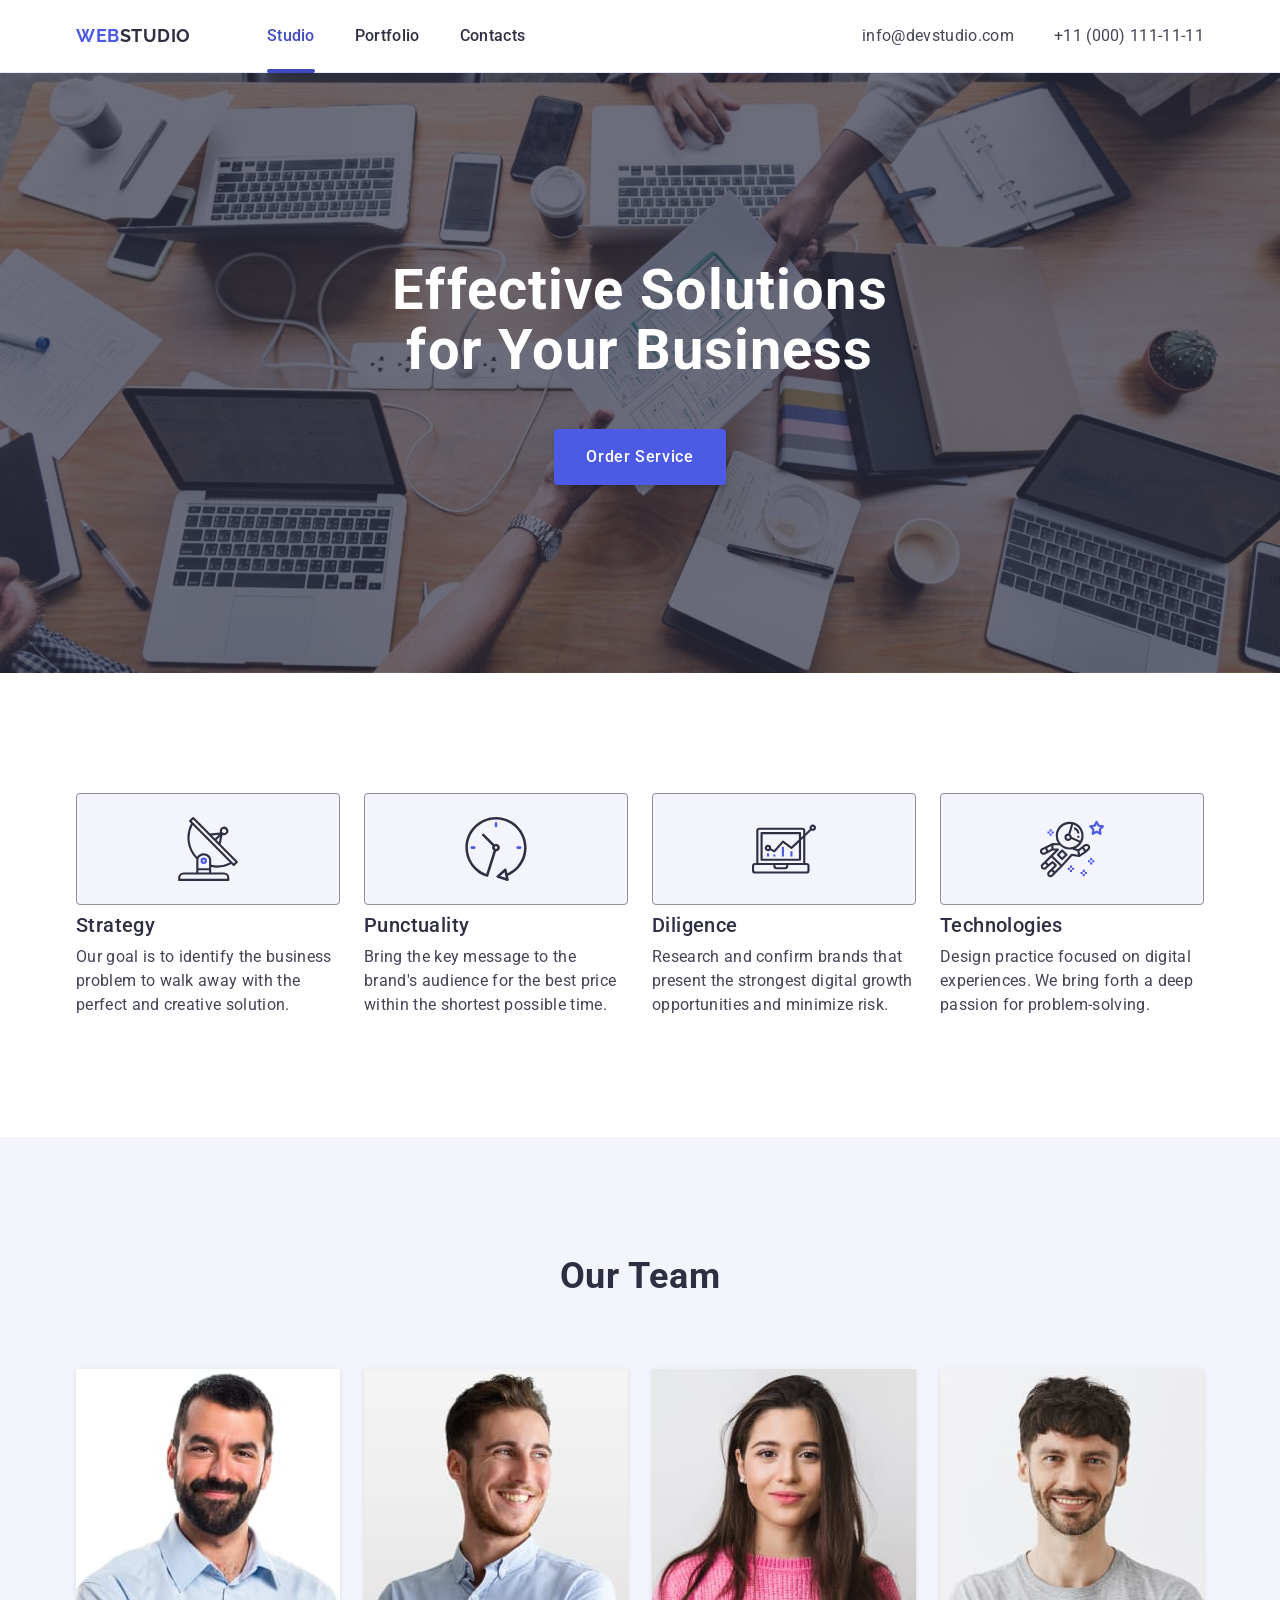
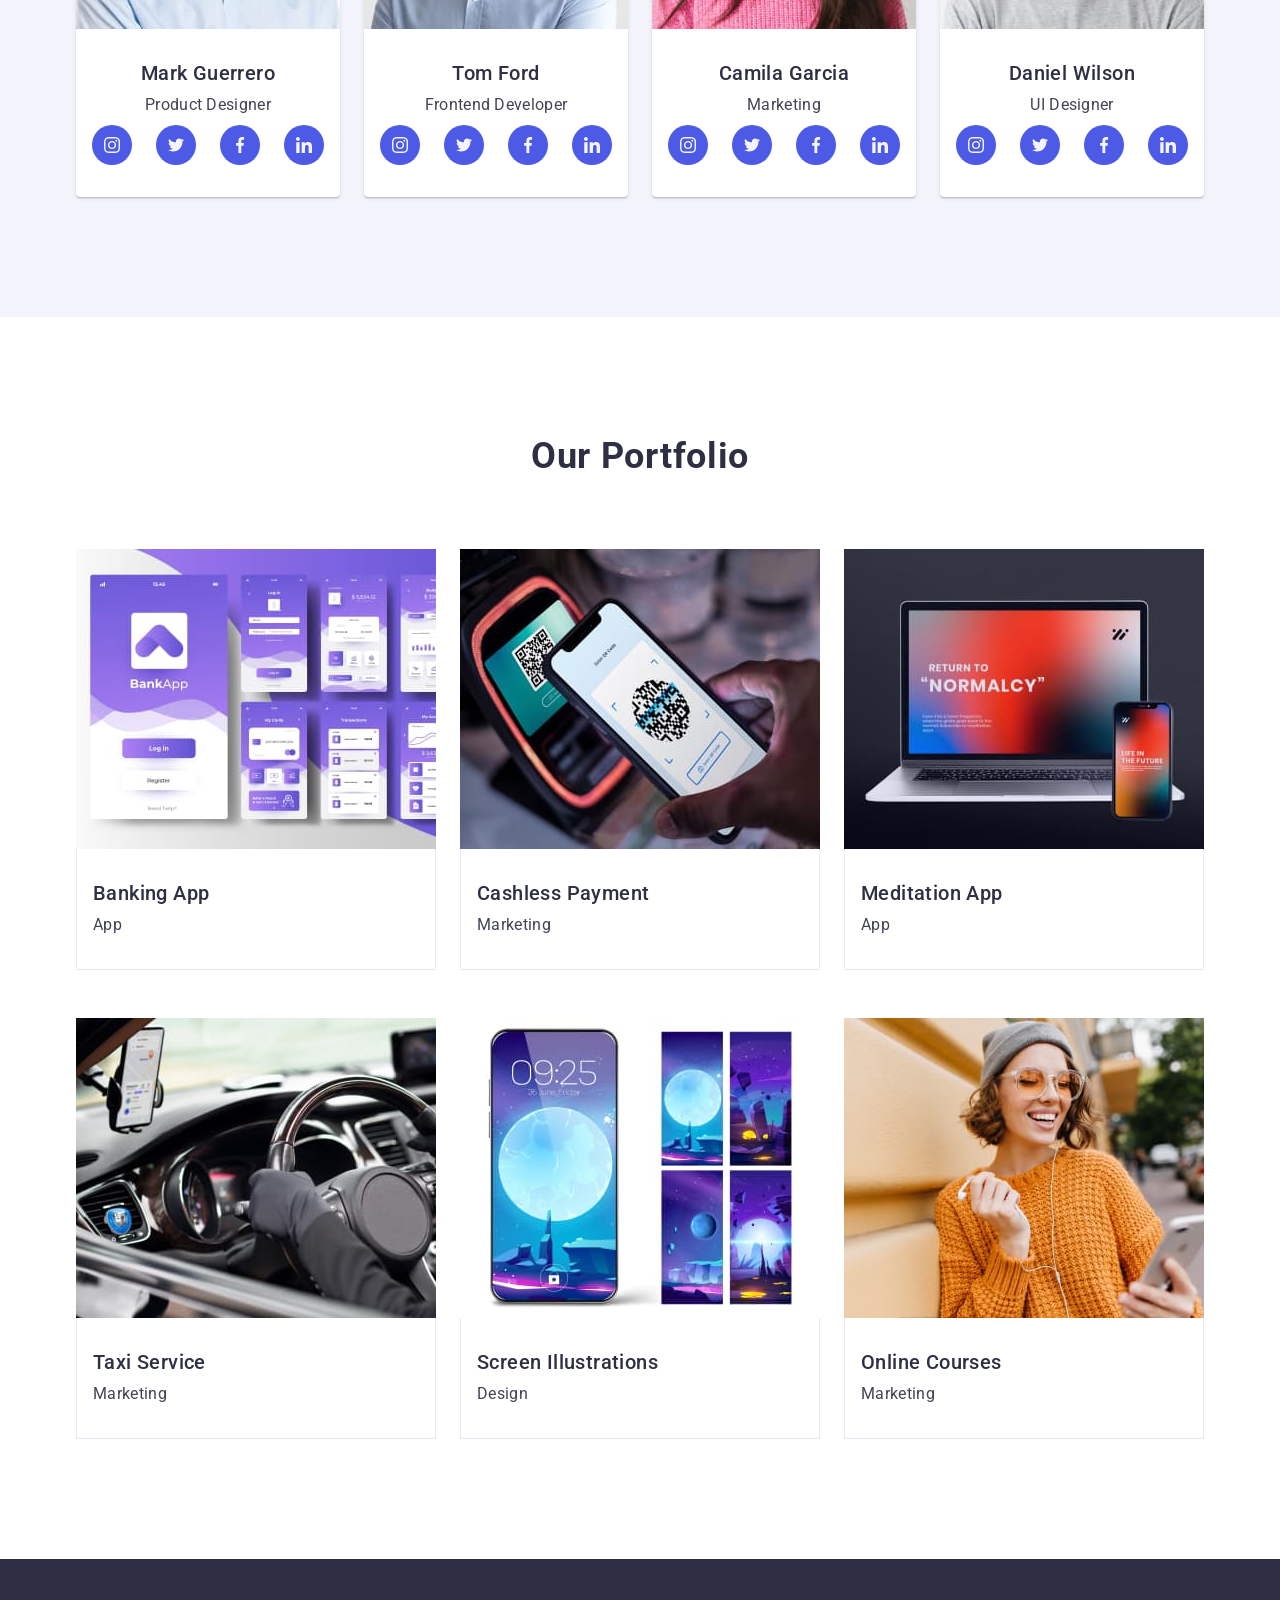
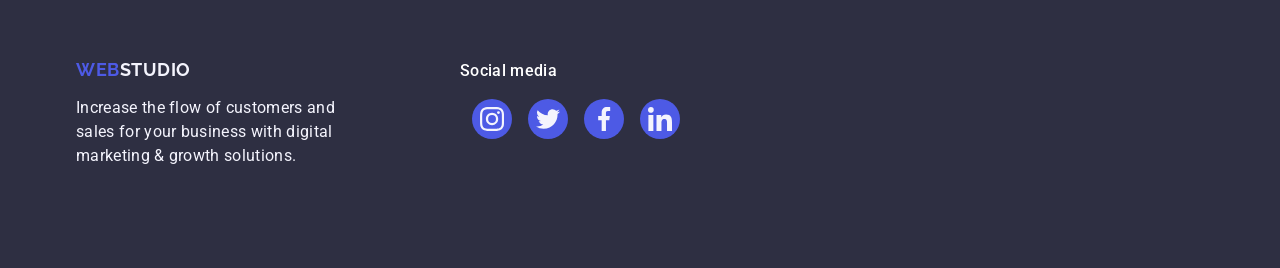
==== commit eb07bfd5: "Add corrections into footer" ====
--- a/index.html
+++ b/index.html
@@ -283,12 +283,10 @@
             <li class="portfolio-list-item">
               <div class="portfolio-thumb">
                 <img src="./images/portfolio/img1.jpg" alt="Banking App" width="360" height="300" />
-                <div class="portfolio-overlay">
-                  <p class="portfolio-info">
-                    14 Stylish and User-Friendly App Design Concepts · Task Manager App · Calorie Tracker App · Exotic
-                    Fruit Ecommerce App · Cloud Storage App
-                  </p>
-                </div>
+                <p class="portfolio-overlay">
+                  14 Stylish and User-Friendly App Design Concepts · Task Manager App · Calorie Tracker App · Exotic
+                  Fruit Ecommerce App · Cloud Storage App
+                </p>
               </div>
 
               <div class="portfolio-list-content">
@@ -381,33 +379,33 @@
         </div>
 
         <div class="footer-socials-wrapper">
-          <p>Social media</p>
+          <p class="footer-socials-info">Social media</p>
 
           <ul class="list socials-list">
             <li class="socials-list-item">
               <a href="" class="socials-list-link">
-                <svg class="socials-list-icon" width="16" height="16">
+                <svg class="socials-list-icon" width="24" height="24">
                   <use href="./images/icons.svg#icon-instagram"></use>
                 </svg>
               </a>
             </li>
             <li class="socials-list-item">
               <a href="" class="socials-list-link">
-                <svg class="socials-list-icon" width="16" height="16">
+                <svg class="socials-list-icon" width="24" height="24">
                   <use href="./images/icons.svg#icon-twitter"></use>
                 </svg>
               </a>
             </li>
             <li class="socials-list-item">
               <a href="" class="socials-list-link">
-                <svg class="socials-list-icon" width="16" height="16">
+                <svg class="socials-list-icon" width="24" height="24">
                   <use href="./images/icons.svg#icon-facebook"></use>
                 </svg>
               </a>
             </li>
             <li class="socials-list-item">
               <a href="" class="socials-list-link">
-                <svg class="socials-list-icon" width="16" height="16">
+                <svg class="socials-list-icon" width="24" height="24">
                   <use href="./images/icons.svg#icon-linkedin"></use>
                 </svg>
               </a>
--- a/css/styles.css
+++ b/css/styles.css
@@ -354,6 +354,10 @@
   row-gap: 48px;
 }
 
+.portfolio-list-item {
+  transition: box-shadow 250ms cubic-bezier(0.4, 0, 0.2, 1);
+}
+
 .portfolio-list-item:hover {
   box-shadow: 0 2px 1px 0 rgba(46, 47, 66, 0.08), 0 1px 1px 0 rgba(46, 47, 66, 0.16), 0 1px 6px 0 rgba(46, 47, 66, 0.08);
 }
@@ -379,7 +383,7 @@
 }
 
 .portfolio-list-item:hover .portfolio-overlay {
-  transform: translateY(0);
+  transform: translateY(0%);
 }
 
 .portfolio-list-content {
@@ -408,6 +412,7 @@
 
 .footer .container {
   display: flex;
+  align-items: baseline;
 }
 
 .footer-info-wrapper {
@@ -436,9 +441,13 @@
   color: var(--white-color);
 }
 
+.footer-socials-info {
+  font-weight: 500;
+  margin-bottom: 16px;
+}
+
 .footer .socials-list {
   gap: 16px;
-  margin-top: 16px;
 }
 
 .footer .socials-list-link:hover,
